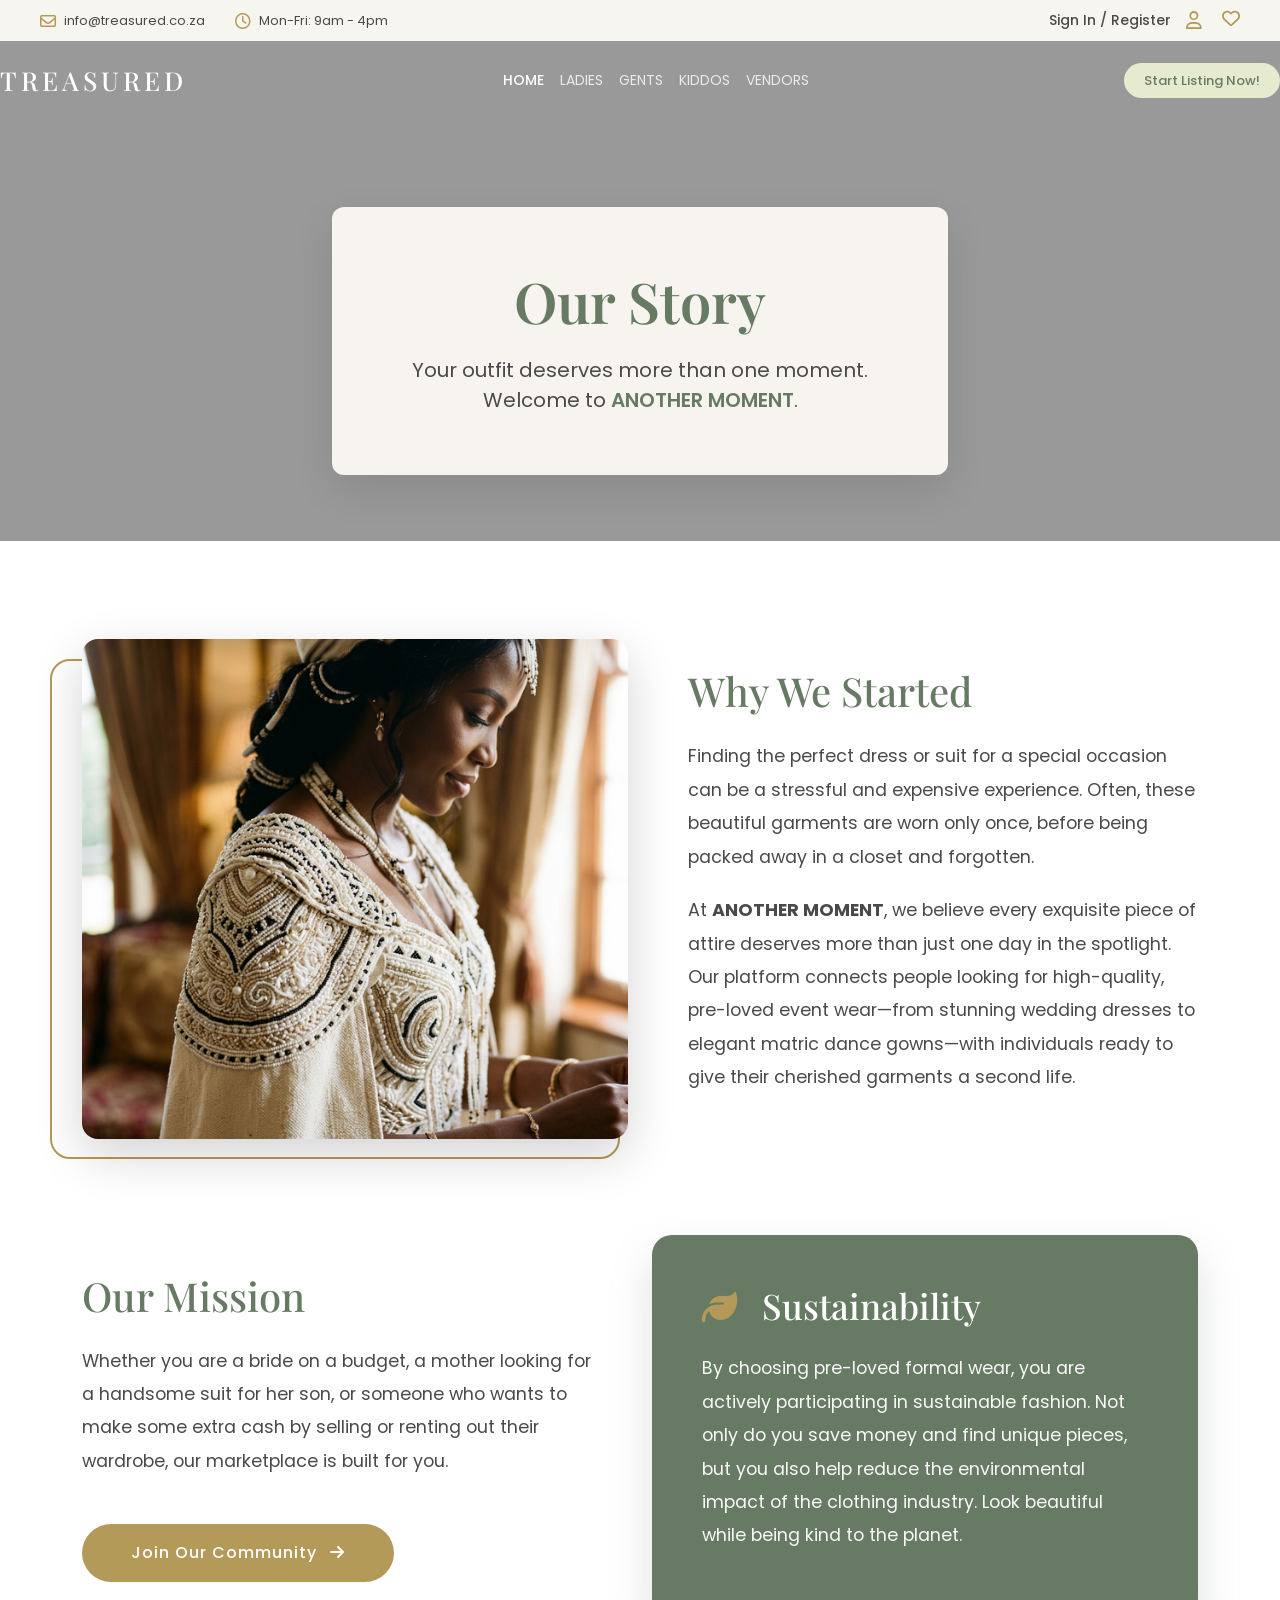
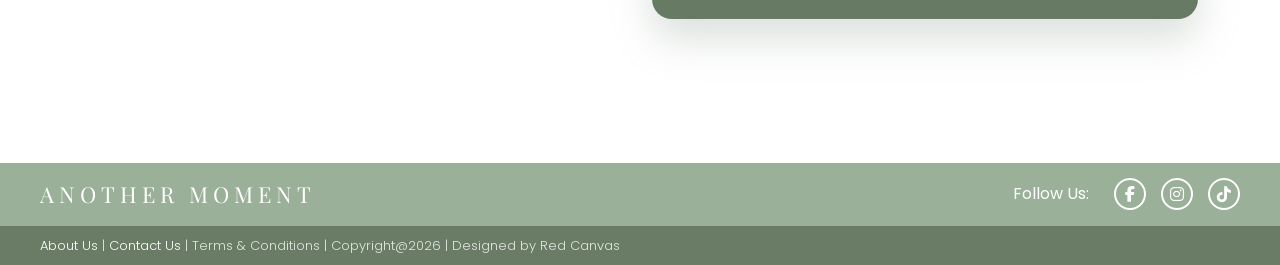
==== about.html @ 3fda518a "Add files via upload" ====
<!DOCTYPE html>
<html lang="en">

<head>
    <meta charset="UTF-8">
    <meta name="viewport" content="width=device-width, initial-scale=1.0">
    <title>Wedding Dresses - ANOTHER MOMENT</title>

    <!-- Fonts -->
    <link rel="preconnect" href="https://fonts.googleapis.com">
    <link rel="preconnect" href="https://fonts.gstatic.com" crossorigin>
    <link
        href="https://fonts.googleapis.com/css2?family=Playfair+Display:wght@400;500;600;700&family=Poppins:wght@300;400;500;600&display=swap"
        rel="stylesheet">

    <!-- Icons -->
    <link rel="stylesheet" href="https://cdnjs.cloudflare.com/ajax/libs/font-awesome/6.4.0/css/all.min.css">

    <!-- Bootstrap CSS -->
    <link href="https://cdn.jsdelivr.net/npm/bootstrap@5.3.3/dist/css/bootstrap.min.css" rel="stylesheet">
    <!-- Styles -->
    <link rel="stylesheet" href="style.css">
    <link rel="icon" href="images/favicon.png" type="image/png">
</head>

<body>
    <!-- Top Bar -->
    <div class="top-bar">
        <div class="top-bar-container">
            <div class="top-bar-left">
                <div class="top-bar-item">
                    <i class="fa-regular fa-envelope"></i>
                    <span>info@treasured.co.za</span>
                </div>
                <div class="top-bar-item">
                    <i class="fa-regular fa-clock"></i>
                    <span>Mon-Fri: 9am - 4pm</span>
                </div>
            </div>
            <div class="top-bar-right">
                <div class="top-bar-item sign-in">
                    <span>Sign In / Register</span>
                    <i class="fa-regular fa-user"></i>
                </div>

                                <div class="top-bar-item notifications-container" id="nav-notifications-bell" style="display: none;">
                    <i class="fa-regular fa-bell notification-bell"></i>
                    <span class="notification-badge" id="nav-notifications-badge">0</span>
                    <div class="notification-dropdown" id="nav-notifications-dropdown">
                        <div class="notification-empty">Loading notifications...</div>
                    </div>
                </div>
<div class="top-bar-item favorites" style="cursor: pointer;" title="Favorites">
                    <a href="favorites.html" class="text-decoration-none text-reset"><i class="fa-regular fa-heart"></i></a>
                </div>
            </div>
        </div>
    </div>

    <div style="position: relative;">
        <!-- Main Navigation -->
        <header class="header position-absolute w-100" style="z-index: 1000; background-color: transparent;">
            <nav class="navbar navbar-expand-lg navbar-dark bg-transparent w-100 py-0">
                <div class="container-fluid header-container px-0">
                    <div class="logo">
                        <a class="navbar-brand m-0 p-0" href="index.html">TREASURED</a>
                    </div>
                    <button class="navbar-toggler border-0 shadow-none" type="button" data-bs-toggle="collapse"
                        data-bs-target="#navMenuContent" aria-controls="navMenuContent" aria-expanded="false"
                        aria-label="Toggle navigation">
                        <span class="navbar-toggler-icon"></span>
                    </button>
                    <div class="collapse navbar-collapse" id="navMenuContent">
                        <ul class="navbar-nav mx-auto mb-3 mb-lg-0 nav-menu justify-content-center gap-3 mt-4 mt-lg-0 text-center">
        <li class="nav-item"><a class="nav-link active p-0" href="index.html">Home</a></li>
        <li class="nav-item dropdown">
            <a class="nav-link dropdown-toggle p-0" href="#" id="ladiesDropdown" role="button" data-bs-toggle="dropdown" aria-expanded="false">Ladies</a>
            <ul class="dropdown-menu" aria-labelledby="ladiesDropdown">
                <li><a class="dropdown-item" href="category.html?type=white-wedding">White Wedding Dress</a></li>
                <li><a class="dropdown-item" href="category.html?type=traditional-wedding">Traditional Wedding Dress</a></li>
                <li><a class="dropdown-item" href="category.html?type=matric-dance">Matric Dance Dress</a></li>
                <li><a class="dropdown-item" href="category.html?type=evening">Evening Dress</a></li>
            </ul>
        </li>
        <li class="nav-item dropdown">
            <a class="nav-link dropdown-toggle p-0" href="#" id="gentsDropdown" role="button" data-bs-toggle="dropdown" aria-expanded="false">Gents</a>
            <ul class="dropdown-menu" aria-labelledby="gentsDropdown">
                <li><a class="dropdown-item" href="category.html?type=tuxedos">Tuxedos</a></li>
                <li><a class="dropdown-item" href="category.html?type=suits">Suits</a></li>
                <li><a class="dropdown-item" href="category.html?type=traditional-attire">Traditional Attire</a></li>
            </ul>
        </li>
        <li class="nav-item dropdown">
            <a class="nav-link dropdown-toggle p-0" href="#" id="kiddosDropdown" role="button" data-bs-toggle="dropdown" aria-expanded="false">Kiddos</a>
            <ul class="dropdown-menu" aria-labelledby="kiddosDropdown">
                <li><a class="dropdown-item" href="category.html?type=boys-formal">Boys Formal Attire</a></li>
                <li><a class="dropdown-item" href="category.html?type=boys-traditional">Boys Traditional Attire</a></li>
                <li><a class="dropdown-item" href="category.html?type=girls-formal">Girl Formal Dresses</a></li>
                <li><a class="dropdown-item" href="category.html?type=girls-traditional">Girls Traditional Dress</a></li>
            </ul>
        </li>
        <li class="nav-item"><a class="nav-link p-0" href="#">Vendors</a></li>
        
    </ul>
                        <div class="header-action mt-3 mt-lg-0 mb-3 mb-lg-0 text-center">
                            <a href="register.html" class="btn-list-attire text-decoration-none d-inline-block">Start Listing Now!</a>
                        </div>
                    </div>
                </div>
            </nav>
        </header>



    <main class="about-us-layout">
        <!-- Hero Section -->
        <section class="about-hero text-center position-relative" style="background-image: linear-gradient(rgba(0, 0, 0, 0.4), rgba(0, 0, 0, 0.4)), url('images/about-us.png'); background-size: cover; background-position: center; background-attachment: fixed; min-height: 500px; display: flex; align-items: center; justify-content: center; padding-top: 100px;">
            <div style="background-color: rgba(252, 249, 245, 0.95); padding: 60px 80px; max-width: 900px; border-radius: 12px; box-shadow: 0 15px 40px rgba(0,0,0,0.1); transition: transform 0.3s ease;">
                <h1 style="font-family: 'Playfair Display', serif; color: var(--sage-green); font-size: 3.5rem; margin-bottom: 20px; font-weight: 600;">Our Story</h1>
                <p style="font-family: 'Poppins', sans-serif; font-size: 1.25rem; color: var(--dark-grey); margin-bottom: 0;">Your outfit deserves more than one moment.<br>Welcome to <span style="color: var(--sage-green); font-weight: 600;">ANOTHER MOMENT</span>.</p>
            </div>
        </section>

        <!-- Content Section -->
        <section class="container py-5" style="margin-top: 50px;">
            <div class="row align-items-center mb-5 pb-4">
                <div class="col-md-6 mb-4 mb-md-0 position-relative">
                    <div style="position: absolute; top: 20px; left: -20px; width: 100%; height: 100%; border: 2px solid var(--gold); border-radius: 20px; z-index: -1;"></div>
                    <img src="images/intro.png" class="img-fluid rounded-4 shadow-lg w-100" style="object-fit: cover; height: 500px;" alt="Another Moment Boutique">
                </div>
                <div class="col-md-6 ps-md-5">
                    <h2 style="font-family: 'Playfair Display', serif; color: var(--sage-green); font-size: 2.5rem; margin-bottom: 25px;">Why We Started</h2>
                    <p style="font-family: 'Poppins', sans-serif; color: var(--dark-grey); line-height: 1.9; font-size: 1.1rem; margin-bottom: 20px;">
                        Finding the perfect dress or suit for a special occasion can be a stressful and expensive experience. Often, these beautiful garments are worn only once, before being packed away in a closet and forgotten. 
                    </p>
                    <p style="font-family: 'Poppins', sans-serif; color: var(--dark-grey); line-height: 1.9; font-size: 1.1rem;">
                        At <strong>ANOTHER MOMENT</strong>, we believe every exquisite piece of attire deserves more than just one day in the spotlight. Our platform connects people looking for high-quality, pre-loved event wear—from stunning wedding dresses to elegant matric dance gowns—with individuals ready to give their cherished garments a second life.
                    </p>
                </div>
            </div>

            <div class="row align-items-center flex-md-row-reverse mb-5 pt-4 pb-5">
                <div class="col-md-6 mb-4 mb-md-0">
                    <div style="background-color: var(--sage-green); padding: 50px; border-radius: 20px; color: white; box-shadow: 0 20px 40px rgba(135, 155, 140, 0.3);">
                        <h3 style="font-family: 'Playfair Display', serif; font-size: 2.2rem; margin-bottom: 25px;"><i class="fa-solid fa-leaf me-3" style="color: var(--gold);"></i> Sustainability</h3>
                        <p style="font-family: 'Poppins', sans-serif; line-height: 1.9; font-size: 1.1rem; opacity: 0.95;">
                            By choosing pre-loved formal wear, you are actively participating in sustainable fashion. Not only do you save money and find unique pieces, but you also help reduce the environmental impact of the clothing industry. Look beautiful while being kind to the planet.
                        </p>
                    </div>
                </div>
                <div class="col-md-6 pe-md-5">
                    <h2 style="font-family: 'Playfair Display', serif; color: var(--sage-green); font-size: 2.5rem; margin-bottom: 25px;">Our Mission</h2>
                    <p style="font-family: 'Poppins', sans-serif; color: var(--dark-grey); line-height: 1.9; font-size: 1.1rem; margin-bottom: 30px;">
                        Whether you are a bride on a budget, a mother looking for a handsome suit for her son, or someone who wants to make some extra cash by selling or renting out their wardrobe, our marketplace is built for you.
                    </p>
                    <a href="register.html" class="btn text-white px-5 py-3 mt-3 rounded-pill" style="background-color: var(--gold); font-weight: 500; letter-spacing: 1px; font-family: 'Poppins', sans-serif; transition: all 0.3s ease;" onmouseover="this.style.transform='translateY(-3px)'; this.style.boxShadow='0 10px 20px rgba(0,0,0,0.1)';" onmouseout="this.style.transform='translateY(0)'; this.style.boxShadow='none';">Join Our Community <i class="fa-solid fa-arrow-right ms-2"></i></a>
                </div>
            </div>
        </section>
    </main>

    <!-- Footer -->
    <footer class="footer">
        <div class="footer-top">
            <div class="footer-top-container">
                <div class="footer-logo">ANOTHER MOMENT</div>
                <div class="footer-socials">
                    <span class="follow-text">Follow Us:</span>
                    <a href="#" class="social-icon"><i class="fa-brands fa-facebook-f"></i></a>
                    <a href="#" class="social-icon"><i class="fa-brands fa-instagram"></i></a>
                    <a href="#" class="social-icon"><i class="fa-brands fa-tiktok"></i></a>
                </div>
            </div>
        </div>
        <div class="footer-bottom">
            <div class="footer-bottom-container">
                <p><a href="about.html" style="color: white; text-decoration: none;">About Us</a> | <a href="contact.html" style="color: white; text-decoration: none;">Contact Us</a> | Terms & Conditions | Copyright@2026 | Designed by Red Canvas</p>
            </div>
        </div>
    </footer>

    <!-- Bootstrap JS Bundle -->
    <script src="https://cdn.jsdelivr.net/npm/bootstrap@5.3.3/dist/js/bootstrap.bundle.min.js"></script>
    <script src="frontend-api.js?v=15"></script>
</body>

</html>
---- style.css ----
/* Base Styles */
* {
    margin: 0;
    padding: 0;
    box-sizing: border-box;
}

body {
    font-family: 'Poppins', sans-serif;
    color: #333;
    line-height: 1.5;
    background-color: #ffffff;
    display: flex;
    flex-direction: column;
    min-height: 100vh;
}

main {
    flex: 1;
}

a {
    text-decoration: none;
}

/* Colors */
:root {
    --sage-green: #677b64;
    --sage-green-light: #778b74;
    --cream: #f6f5f0;
    --gold: #b39a58;
    --dark-grey: #4a4a4a;
    --light-grey: #8a8a8a;
    --white: #ffffff;
    --cream-btn: #e6eacf;
}

/* Typography */
h1,
h2,
.logo {
    font-family: 'Playfair Display', serif;
}

/* Top Bar */
.top-bar {
    background-color: var(--cream);
    padding: 10px 0;
    font-size: 13px;
    color: var(--dark-grey);
}

.top-bar-container {
    max-width: 1400px;
    margin: 0 auto;
    padding: 0 40px;
    display: flex;
    justify-content: space-between;
    align-items: center;
}

.top-bar-left,
.top-bar-right {
    display: flex;
    align-items: center;
    gap: 30px;
}

.top-bar-item {
    display: flex;
    align-items: center;
    gap: 8px;
}

.top-bar-item i {
    color: var(--gold);
    font-size: 16px;
}

.top-bar .sign-in span {
    margin-right: 5px;
    font-weight: 500;
}

/* Main Navigation */
.header {
    background-color: var(--sage-green);
    color: var(--white);
    padding: 20px 0;
}

.header-container {
    max-width: 1400px;
    margin: 0 auto;
    padding: 0 40px;
    display: flex;
    justify-content: space-between;
    align-items: center;
}

.logo a {
    color: var(--white);
    font-size: 26px;
    letter-spacing: 4px;
    font-weight: 500;
}

.nav-menu ul {
    display: flex;
    list-style: none;
    gap: 25px;
}

.nav-menu a {
    color: rgba(255, 255, 255, 0.8);
    font-size: 14px;
    font-weight: 400;
    text-transform: uppercase;
    transition: color 0.3s;
}

.nav-menu a:hover,
.nav-menu a.active {
    color: var(--white);
    font-weight: 500;
}

.btn-list-attire {
    background-color: var(--cream-btn);
    color: var(--sage-green);
    padding: 8px 20px;
    border-radius: 20px;
    font-size: 13px;
    font-weight: 500;
    transition: background-color 0.3s, transform 0.2s;
}

.btn-list-attire:hover {
    background-color: #d1d8b2;
    transform: translateY(-1px);
}

/* Hero Section */
.hero {
    position: relative;
    height: 700px;
    max-height: 80vh;
    display: flex;
    align-items: center;
    justify-content: center;
    text-align: center;
    overflow: hidden;
}

.hero::before {
    content: '';
    position: absolute;
    top: 0;
    left: 0;
    width: 100%;
    height: 100%;
    background-image: url('images/hero.png');
    background-size: cover;
    background-position: center;
    background-repeat: no-repeat;
    z-index: -2;
}

.hero-overlay {
    position: absolute;
    top: 0;
    left: 0;
    width: 100%;
    height: 100%;
    background-color: rgba(0, 0, 0, 0.4);
    z-index: -1;
}

.hero-content {
    color: var(--white);
    max-width: 800px;
    padding: 0 20px;
    z-index: 1;
}

.hero-content h1 {
    font-size: 48px;
    font-weight: 600;
    margin-bottom: 20px;
    letter-spacing: 1px;
}

.hero-content p {
    font-size: 18px;
    font-weight: 300;
    margin-bottom: 40px;
    line-height: 1.6;
    color: rgba(255, 255, 255, 0.9);
}

.hero-buttons {
    display: flex;
    justify-content: center;
    gap: 20px;
}

.btn-outline-white {
    border: 1px solid rgba(255, 255, 255, 0.6);
    background-color: rgba(255, 255, 255, 0.1);
    backdrop-filter: blur(2px);
    color: var(--white);
    padding: 12px 30px;
    border-radius: 30px;
    font-size: 15px;
    font-weight: 400;
    transition: all 0.3s;
}

.btn-outline-white:hover {
    background-color: var(--white);
    color: var(--dark-grey);
}

/* Intro Section */
.intro {
    padding: 100px 0;
    background-color: var(--white);
}

.intro-container {
    max-width: 1200px;
    margin: 0 auto;
    padding: 0 40px;
    display: flex;
    align-items: center;
    gap: 60px;
}

.intro-image-wrapper {
    flex: 1;
}

.intro-image {
    width: 100%;
    height: auto;
    border-radius: 40px;
    box-shadow: 0 10px 30px rgba(0, 0, 0, 0.05);
    object-fit: cover;
}

.intro-text {
    flex: 1;
    padding-right: 20px;
}

.intro-text h2 {
    font-size: 48px;
    color: var(--sage-green);
    margin-bottom: 15px;
}

.heading-line {
    width: 60px;
    height: 3px;
    background-color: var(--gold);
    margin-bottom: 30px;
}

.intro-text p {
    font-size: 18px;
    color: var(--light-grey);
    line-height: 1.7;
    margin-bottom: 40px;
}

.intro-buttons {
    display: flex;
    gap: 20px;
}

.btn-outline-gold {
    border: 1px solid var(--gold);
    color: var(--gold);
    padding: 12px 30px;
    border-radius: 30px;
    font-size: 15px;
    font-weight: 500;
    transition: all 0.3s;
}

.btn-outline-gold:hover {
    background-color: var(--gold);
    color: var(--white);
}

/* Responsive adjustment */
@media (max-width: 1024px) {
    .intro-container {
        flex-direction: column;
    }

    .intro-text {
        padding-right: 0;
        margin-top: 40px;
        text-align: center;
    }

    .heading-line {
        margin: 0 auto 30px auto;
    }

    .intro-buttons {
        justify-content: center;
    }

}

/* Utilities */
.center-line {
    margin: 0 auto 30px auto;
}

.line-light {
    background-color: #dfdbcb !important;
}

/* Who We Are Section */
.who-we-are {
    background-color: #9cb19a;
    padding: 80px 0;
    text-align: center;
    color: var(--white);
}

.who-we-are h2 {
    font-size: 42px;
    margin-bottom: 20px;
}

.who-we-are-container {
    max-width: 1000px;
    margin: 0 auto;
    padding: 0 40px;
}

.who-we-are p {
    font-size: 17px;
    line-height: 1.8;
    margin-bottom: 25px;
    font-weight: 400;
}

.who-we-are p:last-child {
    margin-bottom: 0;
}

/* Capabilities Section */
.capabilities {
    padding: 100px 0;
    background-color: var(--white);
    text-align: center;
}

.capabilities-container {
    max-width: 1200px;
    margin: 0 auto;
    padding: 0 40px;
}

.capabilities h2 {
    font-size: 42px;
    color: var(--sage-green);
    margin-bottom: 20px;
}

.cards-grid {
    display: grid;
    grid-template-columns: repeat(3, 1fr);
    gap: 30px;
    margin-top: 50px;
}

.card {
    background-color: var(--white);
    border: 1px solid #e5e5e5;
    border-radius: 8px;
    padding: 50px 30px;
    display: flex;
    flex-direction: column;
    align-items: center;
    text-align: center;
    transition: all 0.3s ease;
}

.card.active,
.card:hover {
    background-color: var(--sage-green);
    border-color: var(--sage-green);
    color: var(--white);
}

.card-icon {
    width: 100px;
    height: 100px;
    border-radius: 50%;
    margin-bottom: 25px;
    overflow: hidden;
    background-color: #f5f5f5;
    border: 3px solid #e5e5e5;
    display: flex;
    align-items: center;
    justify-content: center;
    transition: transform 0.3s ease, border-color 0.3s ease;
}

.card-icon img {
    width: 100%;
    height: 100%;
    object-fit: cover;
}

.card:hover .card-icon {
    transform: scale(1.1);
    border-color: var(--gold);
}

.card.active .card-icon {
    border-color: var(--white);
}

.grey-circle {
    background-color: #c8ccc8;
}

.white-ring {
    background-color: transparent;
    border: 16px solid var(--cream);
}

.card h3 {
    font-family: 'Playfair Display', serif;
    font-size: 24px;
    color: var(--sage-green);
    margin-bottom: 15px;
}

.card.active h3,
.card:hover h3 {
    color: var(--white);
}

.card p {
    font-size: 15px;
    color: var(--light-grey);
    margin-bottom: 30px;
    line-height: 1.6;
    flex-grow: 1;
}

.card.active p,
.card:hover p {
    color: rgba(255, 255, 255, 0.9);
}

.card .btn-outline-gold,
.card .btn-outline-white {
    display: inline-block;
}

.card:hover .btn-outline-gold,
.card.active .btn-outline-gold {
    border-color: rgba(255, 255, 255, 0.8);
    color: var(--white);
}

.card:hover .btn-outline-gold:hover,
.card.active .btn-outline-gold:hover {
    background-color: var(--white);
    color: var(--sage-green);
    border-color: var(--white);
}

/* Adjust responsive for new grid */
@media (max-width: 1024px) {
    .cards-grid {
        grid-template-columns: repeat(2, 1fr);
    }
}

@media (max-width: 768px) {
    .cards-grid {
        grid-template-columns: 1fr;
    }
}

/* Process Section */
.process {
    padding: 100px 0;
    background-color: var(--cream);
    text-align: center;
}

.process h2 {
    font-size: 42px;
    color: var(--sage-green);
    margin-bottom: 20px;
}

.process-buttons {
    display: flex;
    justify-content: center;
    gap: 20px;
    margin-bottom: 80px;
}

.process-buttons .btn-outline-gold {
    padding: 10px 40px;
    background-color: var(--white);
}

.timeline {
    position: relative;
    max-width: 1100px;
    margin: 0 auto;
    padding: 20px 0;
}

.timeline-line {
    position: absolute;
    top: 50%;
    left: 0;
    right: 0;
    height: 8px;
    background-color: #dfdbcb;
    transform: translateY(-50%);
    border-radius: 4px;
    z-index: 1;
}

.timeline-nodes {
    display: flex;
    justify-content: space-between;
    position: relative;
    z-index: 2;
}

.node {
    display: flex;
    flex-direction: column;
    align-items: center;
    width: 200px;
    position: relative;
}

.node-dot {
    width: 24px;
    height: 24px;
    background-color: var(--gold);
    border-radius: 50%;
    margin: 15px 0;
    border: 4px solid var(--cream);
    box-shadow: 0 0 0 2px var(--cream);
    z-index: 3;
}

.node-top,
.node-bottom {
    height: 180px;
    display: flex;
    justify-content: center;
    width: 100%;
}

.node-top {
    align-items: flex-end;
}

.node-bottom {
    align-items: flex-start;
}

/* Process Tooltip Steps */
.process-step {
    width: 180px;
    height: 160px;
    position: relative;
    border-radius: 8px;
    box-shadow: 0 10px 25px rgba(0, 0, 0, 0.1);
    display: flex;
    flex-direction: column;
}

.process-step::after {
    content: '';
    position: absolute;
    left: 50%;
    transform: translateX(-50%);
    border: 12px solid transparent;
}

.process-up {
    margin-bottom: 30px;
}

.process-up::after {
    bottom: -24px;
    border-top-color: var(--sage-green);
}

.process-down {
    margin-top: 30px;
}

.process-down::after {
    top: -24px;
    border-bottom-color: var(--sage-green);
}

.process-title,
.process-body {
    padding: 15px;
    text-align: center;
}

.process-up .process-title {
    background-color: var(--white);
    color: var(--sage-green);
    font-size: 26px;
    font-family: 'Playfair Display', serif;
    border-top-left-radius: 8px;
    border-top-right-radius: 8px;
}

.process-up .process-body {
    background-color: var(--sage-green);
    color: var(--white);
    font-size: 11px;
    line-height: 1.4;
    border-bottom-left-radius: 8px;
    border-bottom-right-radius: 8px;
    flex-grow: 1;
    display: flex;
    align-items: center;
    justify-content: center;
}

.process-down .process-body {
    background-color: var(--sage-green);
    color: var(--white);
    font-size: 11px;
    line-height: 1.4;
    border-top-left-radius: 8px;
    border-top-right-radius: 8px;
    flex-grow: 1;
    display: flex;
    align-items: center;
    justify-content: center;
}

.process-down .process-title {
    background-color: var(--white);
    color: var(--sage-green);
    font-size: 26px;
    font-family: 'Playfair Display', serif;
    border-bottom-left-radius: 8px;
    border-bottom-right-radius: 8px;
}

/* Icon Circle */
.icon-circle {
    width: 70px;
    height: 70px;
    background-color: var(--white);
    border-radius: 50%;
    display: flex;
    align-items: center;
    justify-content: center;
    font-size: 24px;
    color: var(--sage-green);
    box-shadow: 0 0 0 15px #e5e0cd;
}

.node-alt .node-dot {
    margin: 20px 0;
}

.node-top .icon-circle {
    margin-bottom: 30px;
}

.node-bottom .icon-circle {
    margin-top: 30px;
}

/* Recent Outfits Section */
.recent-outfits {
    padding: 100px 0;
    text-align: center;
    background-color: var(--white);
}

.recent-outfits h2 {
    font-size: 42px;
    color: var(--sage-green);
    margin-bottom: 20px;
}

.recent-container {
    max-width: 1400px;
    margin: 0 auto;
    padding: 0 40px;
}

.carousel-wrapper {
    display: flex;
    align-items: center;
    justify-content: center;
    gap: 30px;
    margin-top: 50px;
}

.carousel-btn {
    width: 44px;
    height: 44px;
    border-radius: 50%;
    border: 1px solid var(--gold);
    background-color: transparent;
    color: var(--gold);
    cursor: pointer;
    font-size: 18px;
    display: flex;
    align-items: center;
    justify-content: center;
    transition: all 0.3s;
    flex-shrink: 0;
}

.carousel-btn:hover {
    background-color: var(--gold);
    color: var(--white);
}

.outfits-grid {
    display: flex;
    gap: 30px;
    width: 100%;
    transition: transform 0.4s ease-in-out;
}

.outfit-card {
    flex: 0 0 210px;
    max-width: 210px;
    background-color: var(--white);
    border-radius: 12px;
    overflow: hidden;
    box-shadow: 0 10px 30px rgba(0, 0, 0, 0.06);
    text-align: center;
    border: 1px solid #f0f0f0;
}

.outfit-image-container {
    position: relative;
    display: flex;
    justify-content: center;
    align-items: center;
    padding: 10px 10px 0;
    height: 150px;
    overflow: hidden;
}

.outfit-image-container img {
    max-width: 140px;
    max-height: 140px;
    width: auto !important;
    height: auto !important;
    object-fit: contain;
    display: block;
}

.img-nav-btn {
    position: absolute;
    top: 50%;
    transform: translateY(-50%);
    background: transparent;
    border: none;
    color: var(--white);
    font-size: 24px;
    cursor: pointer;
    opacity: 0.8;
}

.img-nav-btn:hover {
    opacity: 1;
}

.img-prev {
    left: 15px;
}

.img-next {
    right: 15px;
}

.outfit-details {
    padding: 10px 15px 15px;
    display: flex;
    flex-direction: column;
    align-items: center;
}

.outfit-desc {
    display: none;
}

.outfit-price {
    font-family: 'Playfair Display', serif;
    font-size: 22px;
    color: var(--sage-green);
    margin-bottom: 10px;
    font-weight: 600;
}

.outfit-details .btn-outline-gold {
    display: block;
    width: 60%;
    padding: 10px 0;
}

.pagination-dots {
    display: flex;
    justify-content: center;
    gap: 15px;
    margin-top: 40px;
}

.dark-btn {
    width: 44px;
    height: 44px;
    border-radius: 8px;
    background-color: #3f4244;
    color: var(--white);
    border: none;
    cursor: pointer;
    font-size: 18px;
    display: flex;
    align-items: center;
    justify-content: center;
    box-shadow: 0 4px 10px rgba(0, 0, 0, 0.1);
}

@media (max-width: 1024px) {
    .outfit-card {
        flex: 0 0 calc(50% - 15px);
    }

    .timeline-nodes {
        flex-direction: column;
        align-items: center;
        gap: 50px;
    }

    .timeline-line {
        display: none;
    }

    .node-top,
    .node-bottom {
        height: auto;
    }
}

@media (max-width: 768px) {
    .outfit-card {
        flex: 0 0 100%;
    }
}

/* Footer Section */
.footer {
    width: 100%;
}

.footer-top {
    background-color: #9ab098;
    padding: 30px 0;
}

.footer-top-container {
    max-width: 1400px;
    margin: 0 auto;
    padding: 0 40px;
    display: flex;
    justify-content: space-between;
    align-items: center;
}

.footer-logo {
    font-family: 'Playfair Display', serif;
    font-size: 28px;
    color: var(--white);
    letter-spacing: 5px;
}

.footer-socials {
    display: flex;
    align-items: center;
    gap: 15px;
}

.follow-text {
    color: var(--white);
    font-size: 16px;
    margin-right: 10px;
}

.social-icon {
    width: 40px;
    height: 40px;
    border: 2px solid var(--white);
    border-radius: 50%;
    display: flex;
    align-items: center;
    justify-content: center;
    color: var(--white);
    font-size: 18px;
    transition: all 0.3s ease;
    text-decoration: none;
}

.social-icon:hover {
    background-color: var(--white);
    color: #9ab098;
}

.footer-bottom {
    background-color: #6a7c66;
    padding: 15px 0;
}

.footer-bottom-container {
    max-width: 1400px;
    margin: 0 auto;
    padding: 0 40px;
}

.footer-bottom p {
    color: #e2e8e0;
    font-size: 13px;
    margin: 0;
    font-weight: 300;
}

@media (max-width: 768px) {

    /* Top Bar */
    .top-bar-container {
        flex-direction: column;
        gap: 10px;
        padding: 10px 20px;
    }

    .top-bar-left,
    .top-bar-right {
        gap: 15px;
        flex-wrap: wrap;
        justify-content: center;
    }

    /* Header */
    .header-container {
        padding: 0 20px;
    }

    .logo a {
        font-size: 20px;
    }

    .btn-list-attire {
        padding: 6px 15px;
        font-size: 12px;
    }

    /* Hero */
    .hero {
        height: auto;
        padding: 100px 0;
    }

    .hero-content {
        padding-top: 80px;
    }

    .hero-content h1 {
        font-size: 36px;
    }

    .hero-content p {
        font-size: 16px;
        margin-bottom: 30px;
    }

    .hero-buttons {
        flex-direction: column;
        gap: 15px;
        align-items: center;
    }

    .btn-outline-white {
        width: 100%;
        max-width: 300px;
    }

    /* Global Padding */
    .intro,
    .who-we-are,
    .capabilities,
    .process,
    .recent-outfits {
        padding: 60px 0;
    }

    .intro-container,
    .who-we-are-container,
    .capabilities-container,
    .process-container,
    .recent-container,
    .footer-top-container,
    .footer-bottom-container {
        padding: 0 20px;
    }

    /* Headings */
    .intro-text h2,
    .who-we-are h2,
    .capabilities h2,
    .process h2,
    .recent-outfits h2 {
        font-size: 32px;
    }

    /* Process buttons */
    .process-buttons {
        flex-direction: column;
        align-items: center;
        gap: 15px;
        margin-bottom: 40px;
    }

    .process-buttons .btn-outline-gold {
        width: 100%;
        max-width: 300px;
    }

    /* Process Tooltips */
    .process-up,
    .process-down {
        margin: 15px 0;
    }

    .process-step::after {
        display: none;
    }

    .node-alt .node-dot {
        margin: 15px 0;
    }

    .node-top .icon-circle {
        margin-bottom: 15px;
    }

    .node-bottom .icon-circle {
        margin-top: 15px;
    }

    /* Carousel Reposition */
    .carousel-wrapper {
        flex-direction: row;
        flex-wrap: wrap;
        justify-content: center;
    }

    .carousel-viewport {
        order: 1;
        width: 100%;
        margin-bottom: 20px;
    }

    .carousel-btn {
        position: relative;
    }

    .prev-btn {
        order: 2;
        margin-right: 15px;
    }

    .next-btn {
        order: 3;
        margin-left: 15px;
    }

    .outfits-grid {
        gap: 40px;
    }

    .footer-top-container {
        flex-direction: column;
        gap: 20px;
        text-align: center;
    }

    .footer-bottom-container {
        text-align: center;
    }
}

/* Product Details Page */
.product-details-page {
    padding: 60px 0;
    background-color: var(--white);
}

.product-details-container {
    max-width: 1200px;
    margin: 0 auto;
    padding: 0 40px;
    display: flex;
    gap: 30px;
    align-items: flex-start;
}

.product-gallery {
    flex: 0 0 42%;
    max-width: 42%;
    display: flex;
    flex-direction: column;
    gap: 10px;
}

.main-image {
    position: relative;
    width: 100%;
    border-radius: 12px;
    overflow: hidden;
    height: 240px;
}

.main-image img {
    width: 100%;
    height: 100%;
    object-fit: contain;
}

.zoom-btn {
    position: absolute;
    top: 25px;
    right: 25px;
    background: transparent;
    border: none;
    color: var(--white);
    font-size: 26px;
    cursor: pointer;
    text-shadow: 0 2px 5px rgba(0, 0, 0, 0.4);
    transition: transform 0.3s;
}

.zoom-btn:hover {
    transform: scale(1.1);
}

.thumbnail-list {
    display: flex;
    gap: 15px;
}

.thumbnail-list img {
    flex: 1;
    height: 70px;
    object-fit: contain;
    border-radius: 8px;
    cursor: pointer;
    border: 2px solid transparent;
    transition: opacity 0.3s;
}

.thumbnail-list img:hover {
    opacity: 0.8;
}

.product-info-panel {
    flex: 1;
    min-width: 0;
    padding-top: 10px;
}

.badge-preloved {
    background-color: var(--gold);
    color: var(--white);
    padding: 8px 30px;
    border-radius: 30px;
    font-size: 15px;
    display: inline-block;
    margin-bottom: 30px;
}

.seller-meta {
    display: flex;
    gap: 50px;
    margin-bottom: 35px;
}

.meta-item {
    display: flex;
    align-items: center;
    gap: 15px;
}

.meta-item i {
    font-size: 26px;
    color: var(--gold);
}

.meta-text {
    display: flex;
    flex-direction: column;
}

.meta-label {
    font-size: 13px;
    color: var(--dark-grey);
    font-weight: 600;
}

.meta-value {
    font-size: 15px;
    color: var(--light-grey);
}

.product-title {
    font-family: 'Playfair Display', serif;
    font-size: 28px;
    color: var(--sage-green);
    margin-bottom: 20px;
    line-height: 1.2;
}

.price-section {
    display: flex;
    gap: 60px;
    margin-bottom: 25px;
}

.price-item {
    display: flex;
    flex-direction: column;
}

.price-label {
    font-size: 14px;
    color: var(--dark-grey);
    font-weight: 600;
    margin-bottom: 5px;
}

.current-price {
    font-family: 'Poppins', sans-serif;
    font-size: 28px;
    font-weight: 600;
    color: var(--sage-green);
}

.original-price {
    font-family: 'Poppins', sans-serif;
    font-size: 28px;
    color: #c9c9c9;
}

.size-section {
    display: flex;
    flex-direction: column;
    margin-bottom: 20px;
}

.size-label {
    font-size: 14px;
    color: var(--dark-grey);
    font-weight: 600;
    margin-bottom: 5px;
}

.size-value {
    font-size: 18px;
    color: var(--light-grey);
}

.size-chart-link {
    color: var(--dark-grey);
    font-size: 15px;
    font-weight: 600;
    display: flex;
    align-items: center;
    gap: 10px;
    margin-bottom: 40px;
    text-decoration: none;
    transition: color 0.3s;
}

.size-chart-link img {
    height: 20px;
    width: auto;
}

.size-chart-link:hover {
    color: var(--gold);
}

.product-description {
    margin-bottom: 50px;
}

.product-description h3 {
    font-size: 15px;
    color: var(--dark-grey);
    font-weight: 600;
    margin-bottom: 15px;
}

.product-description p {
    font-size: 17px;
    color: var(--light-grey);
    line-height: 1.8;
}

.contact-seller-section h2 {
    font-size: 36px;
    color: var(--sage-green);
    margin-bottom: 30px;
    font-family: 'Playfair Display', serif;
}

.contact-seller-form .form-group {
    margin-bottom: 25px;
}

.border-bottom-only input,
.border-bottom-only textarea {
    width: 100%;
    border: none;
    border-bottom: 1px solid #e5e5e5;
    padding: 12px 0;
    font-size: 15px;
    color: var(--dark-grey);
    background: transparent;
    font-family: 'Poppins', sans-serif;
}

.border-bottom-only input:focus,
.border-bottom-only textarea:focus {
    outline: none;
    border-bottom-color: var(--sage-green);
}

.border-bottom-only input::placeholder,
.border-bottom-only textarea::placeholder {
    color: var(--dark-grey);
}

.contact-seller-form .btn-outline-gold {
    margin-top: 30px;
    width: auto;
    display: inline-block;
    padding: 12px 50px;
    font-size: 16px;
    border: 1px solid var(--gold);
    color: var(--gold);
    background: transparent;
    border-radius: 30px;
    transition: all 0.3s;
}

.contact-seller-form .btn-outline-gold:hover {
    background-color: var(--gold);
    color: var(--white);
}

@media (max-width: 1024px) {
    .product-details-container {
        flex-direction: column;
    }

    .main-image {
        height: 500px;
    }

    .product-info-panel {
        padding-top: 30px;
    }
}

@media (max-width: 768px) {
    .seller-meta {
        flex-direction: column;
        gap: 20px;
    }

    .price-section {
        flex-direction: column;
        gap: 20px;
    }

    .main-image {
        height: 400px;
    }

    .thumbnail-list img {
        height: 80px;
    }
}

/* Category Page Layout */
.category-layout {
    display: flex;
    width: 100%;
    margin: 60px 0;
    padding: 0 40px;
    gap: 50px;
    align-items: flex-start;
}

/* Sidebar */
.category-layout .sidebar {
    width: 280px;
    flex-shrink: 0;
    position: sticky;
    top: 100px;
    max-height: calc(100vh - 120px);
    overflow-y: auto;
}
.category-layout .sidebar::-webkit-scrollbar {
    width: 6px;
}
.category-layout .sidebar::-webkit-scrollbar-thumb {
    background: #d4dcd5;
    border-radius: 10px;
}

.btn-filter {
    width: 100%;
    background-color: #9ab098;
    color: var(--white);
    border: none;
    padding: 16px;
    border-radius: 8px;
    font-weight: 600;
    margin-bottom: 40px;
    font-size: 15px;
}

.sidebar h3 {
    font-family: 'Playfair Display', serif;
    font-size: 32px;
    color: var(--sage-green);
    margin-bottom: 25px;
}

.sidebar-heading-line {
    width: 80px;
    height: 3px;
    background-color: var(--gold);
    margin-bottom: 35px;
}

.filter-group {
    margin-bottom: 35px;
}

.filter-group h4 {
    font-size: 15px;
    font-weight: 700;
    color: var(--dark-grey);
    margin-bottom: 18px;
}

.filter-option {
    display: flex;
    align-items: center;
    gap: 12px;
    margin-bottom: 15px;
}

.filter-option input[type="checkbox"] {
    width: 20px;
    height: 20px;
    border: 1px solid #ccc;
    border-radius: 4px;
    appearance: none;
    outline: none;
    cursor: pointer;
    background: transparent;
}

.filter-option input[type="checkbox"]:checked {
    background-color: var(--sage-green);
    border-color: var(--sage-green);
    position: relative;
}

.filter-option input[type="checkbox"]:checked::after {
    content: '\f00c';
    font-family: 'Font Awesome 6 Free';
    font-weight: 900;
    color: white;
    font-size: 12px;
    position: absolute;
    top: 50%;
    left: 50%;
    transform: translate(-50%, -50%);
}

.filter-option label {
    font-size: 15px;
    color: var(--dark-grey);
    cursor: pointer;
}

.btn-search {
    width: 100%;
    background-color: transparent;
    border: 1px solid var(--gold);
    color: var(--gold);
    padding: 12px;
    border-radius: 30px;
    font-size: 16px;
    transition: all 0.3s;
    margin-top: 10px;
}

.btn-search:hover {
    background-color: var(--gold);
    color: var(--white);
}

/* Category Grid Container */
.products-grid-container {
    flex: 1;
}

.products-grid {
    display: grid;
    grid-template-columns: repeat(auto-fill, minmax(210px, 1fr));
    gap: 20px;
}

.category-card {
    background-color: var(--white);
    border-radius: 12px;
    overflow: hidden;
    box-shadow: 0 10px 30px rgba(0, 0, 0, 0.06);
    text-align: center;
    border: 1px solid #f0f0f0;
    display: flex;
    flex-direction: column;
}

.category-card .outfit-image-container {
    height: 150px;
    overflow: hidden;
}

.category-card .outfit-desc {
    padding: 0 10px;
    font-size: 13px;
    display: none;
}

/* Dropdown Menu for Header */
.dropdown-menu {
    border: none;
    border-radius: 8px;
    box-shadow: 0 10px 30px rgba(0, 0, 0, 0.1);
    padding: 15px;
    margin-top: 15px;
    background-color: rgba(255, 255, 255, 0.95);
    backdrop-filter: blur(10px);
    display: none;
}

.dropdown-menu.show {
    display: flex !important;
    flex-direction: column;
    gap: 0 !important;
    min-width: 250px;
}

.dropdown-item {
    font-size: 13px;
    color: var(--dark-grey) !important;
    padding: 8px 15px;
    border-bottom: 1px solid #eee;
    transition: all 0.3s;
    text-transform: none !important;
}

.dropdown-item:last-child {
    border-bottom: none;
}

.dropdown-item:hover {
    background-color: transparent;
    color: var(--sage-green) !important;
    padding-left: 20px;
}

/* Pagination */
.pagination-wrapper {
    display: flex;
    align-items: center;
    justify-content: center;
    gap: 15px;
    margin-top: 60px;
}

.page-nav-btn {
    width: 44px;
    height: 44px;
    border-radius: 50%;
    border: 1px solid var(--gold);
    background-color: transparent;
    color: var(--gold);
    display: flex;
    align-items: center;
    justify-content: center;
    font-size: 18px;
    cursor: pointer;
    transition: all 0.3s;
}

.page-nav-btn:hover {
    background-color: var(--gold);
    color: var(--white);
}

.page-numbers {
    display: flex;
    gap: 15px;
    align-items: flex-end;
}

.page-num {
    display: flex;
    flex-direction: column;
    align-items: center;
    gap: 10px;
    cursor: pointer;
}

.page-dot {
    width: 8px;
    height: 8px;
    border-radius: 50%;
    background-color: #a3a3a3;
    transition: background-color 0.3s;
}

.page-num:hover .page-dot,
.page-num.active .page-dot {
    background-color: var(--gold);
}

.page-text {
    font-size: 14px;
    color: var(--light-grey);
    font-weight: 500;
}

.page-num.active .page-text {
    color: var(--dark-grey);
}

/* Responsive category Layout */
@media (max-width: 1024px) {
    .category-layout {
        flex-direction: column;
    }

    .sidebar {
        width: 100%;
    }

    .category-layout .sidebar {
        position: static;
        max-height: none;
        overflow-y: visible;
        margin-bottom: 20px;
    }

    .products-grid {
        grid-template-columns: repeat(2, 1fr);
    }
}

@media (max-width: 768px) {
    .products-grid {
        grid-template-columns: 1fr;
    }
}

/* Authentication Pages */
.auth-page {
    padding: 100px 20px;
    min-height: calc(100vh - 400px);
    display: flex;
    align-items: center;
    justify-content: center;
    background-color: var(--white);
}

.auth-card {
    background-color: #9cb19a;
    border-radius: 12px;
    padding: 60px 50px;
    width: 100%;
    max-width: 500px;
    box-shadow: 0 15px 40px rgba(0, 0, 0, 0.05);
}

.auth-card.register-card {
    max-width: 520px;
}

.auth-card h2 {
    font-family: 'Playfair Display', serif;
    font-size: 38px;
    color: var(--white);
    text-align: center;
    margin-bottom: 45px;
    letter-spacing: 0.5px;
}

.auth-form .form-group {
    margin-bottom: 25px;
}

.auth-form .form-control {
    width: 100%;
    background: transparent;
    border: none;
    border-bottom: 1px solid rgba(255, 255, 255, 0.4);
    padding: 10px 0;
    color: var(--white);
    font-family: 'Poppins', sans-serif;
    font-size: 15px;
    border-radius: 0;
}

.auth-form .form-control:focus {
    outline: none;
    border-bottom-color: var(--white);
    box-shadow: none;
    background: transparent;
}

.auth-form .form-control::placeholder {
    color: var(--white);
    opacity: 0.8;
}

.auth-options {
    display: flex;
    justify-content: space-between;
    align-items: center;
    margin-top: 10px;
    margin-bottom: 40px;
}

.auth-options .checkbox-label {
    display: flex;
    align-items: center;
    gap: 10px;
    color: var(--white);
    font-size: 14px;
    cursor: pointer;
    margin: 0;
}

.auth-options .checkbox-label input {
    width: 18px;
    height: 18px;
    cursor: pointer;
    appearance: none;
    background: rgba(255, 255, 255, 0.2);
    border: 1px solid rgba(255, 255, 255, 0.6);
    border-radius: 3px;
    position: relative;
    outline: none;
}

.auth-options .checkbox-label input:checked {
    background: var(--white);
    border-color: var(--white);
}

.auth-options .checkbox-label input:checked::after {
    content: '\f00c';
    font-family: 'Font Awesome 6 Free';
    font-weight: 900;
    color: #9cb19a;
    font-size: 12px;
    position: absolute;
    top: 50%;
    left: 50%;
    transform: translate(-50%, -50%);
}

.forgot-pwd {
    color: #333;
    font-size: 14px;
    text-decoration: none;
    font-weight: 500;
}

.forgot-pwd:hover {
    text-decoration: underline;
    color: #111;
}

.recaptcha-wrapper {
    display: flex;
    justify-content: center;
    margin-top: 30px;
    margin-bottom: 35px;
}

.recaptcha-placeholder {
    background-color: var(--white);
    border: 1px solid #d3d3d3;
    border-radius: 3px;
    padding: 10px 15px;
    display: flex;
    justify-content: space-between;
    align-items: center;
    width: 280px;
    box-shadow: 0 2px 4px rgba(0, 0, 0, 0.05);
}

.recaptcha-left {
    display: flex;
    align-items: center;
    gap: 12px;
}

.recaptcha-checkbox {
    width: 26px;
    height: 26px;
    border: 2px solid #c1c1c1;
    background: #fff;
    border-radius: 3px;
    cursor: pointer;
}

.recaptcha-text {
    font-size: 14px;
    color: #333;
    font-family: 'Roboto', 'Poppins', sans-serif;
}

.recaptcha-logo {
    display: flex;
    flex-direction: column;
    align-items: center;
}

.recaptcha-logo .recaptcha-icon {
    font-size: 24px;
    color: #4285f4;
    margin-bottom: 2px;
}

.recaptcha-terms {
    font-size: 8px;
    color: #777;
    text-align: center;
}

.auth-submit-btn {
    display: block;
    width: 100%;
    max-width: 220px;
    margin: 0 auto;
    background: transparent;
    border: 1px solid var(--white);
    color: var(--white);
    padding: 12px;
    border-radius: 30px;
    font-size: 18px;
    cursor: pointer;
    transition: all 0.3s;
    font-family: 'Poppins', sans-serif;
    outline: none;
    text-decoration: none;
    text-align: center;
}

.auth-submit-btn:hover {
    background: var(--white);
    color: #9cb19a;
}

.privacy-text {
    font-size: 14px;
    color: rgba(255, 255, 255, 0.9);
    line-height: 1.5;
    margin-bottom: 35px;
    text-align: center;
}

@media (max-width: 768px) {
    .auth-card {
        padding: 40px 30px;
    }
}
/* ==========================================================================
   Dashboard Styles
   ========================================================================== */

:root {
    --dashboard-bg: #f8f9f8;
    --sage-green-dash: #9fb3a3; /* Specific to dashboard header/cards */
    --text-dark-dash: #4a4a4a;
    --text-muted-dash: #7c8d7e;
}

.dashboard-body {
    background-color: var(--dashboard-bg) !important;
}

/* Dashboard Specific Header */
.dashboard-header {
    background-color: var(--sage-green-dash) !important;
    padding: 12px 0;
}

.dashboard-nav .nav-link {
    color: rgba(255, 255, 255, 0.9) !important;
    font-size: 14px;
    text-transform: uppercase;
    letter-spacing: 0.5px;
    padding: 0 15px !important;
    transition: color 0.3s;
}

.dashboard-nav .nav-link:hover, .dashboard-nav .nav-link.active {
    color: var(--white) !important;
}

.btn-list-attire-dash {
    background-color: var(--white);
    color: var(--sage-green-dash);
    padding: 8px 25px;
    border-radius: 25px;
    font-size: 13px;
    font-weight: 500;
    text-decoration: none;
    transition: all 0.3s;
    display: inline-block;
}

.btn-list-attire-dash:hover {
    background-color: #f0f0f0;
    transform: translateY(-1px);
}

/* Dashboard Layout - No Scroll Version */
.dashboard-wrapper {
    display: flex;
    width: 100%;
    height: calc(100vh - 160px); /* Tighter fit */
    overflow: hidden;
    background-color: var(--dashboard-bg);
}

/* Sidebar */
.sidebar {
    width: 250px;
    background-color: #f1f3f1;
    padding: 25px 20px;
    display: flex;
    flex-direction: column;
    justify-content: space-between;
    border-right: 1px solid #eef0ee;
    flex-shrink: 0;
    overflow-y: auto;
}

.sidebar-item {
    margin-bottom: 12px;
}

.sidebar-link {
    display: flex;
    align-items: center;
    gap: 10px;
    color: var(--text-muted-dash);
    font-size: 13px;
    text-transform: uppercase;
    font-weight: 600;
    letter-spacing: 0.5px;
    text-decoration: none;
    transition: color 0.3s;
}

.sidebar-link:hover, .sidebar-link.active {
    color: var(--text-dark-dash);
}

.sidebar-dot {
    width: 8px;
    height: 8px;
    background-color: var(--gold);
    border-radius: 50%;
}

.sidebar-bottom {
    margin-top: 30px;
}

/* Main Content Adjustment */
.dashboard-main {
    flex-grow: 1;
    padding: 20px 35px;
    display: flex;
    flex-direction: column;
    min-height: 0;
    overflow-y: auto;
}

.greeting-title-dash {
    font-family: 'Playfair Display', serif;
    font-size: 34px;
    color: var(--text-muted-dash);
    margin-bottom: 15px;
    font-weight: 600;
}

/* Stats Row */
.stats-row-dash {
    display: grid;
    grid-template-columns: repeat(3, 1fr);
    gap: 15px;
    margin-bottom: 20px;
    flex-shrink: 0;
}

.stat-card-dash {
    background-color: var(--sage-green-dash);
    border-radius: 12px;
    padding: 15px 20px;
    color: var(--white);
    display: flex;
    justify-content: space-between;
    align-items: center;
    height: 100px;
    box-shadow: 0 4px 8px rgba(0,0,0,0.04);
}

.stat-info-dash h2 {
    font-size: 36px;
    margin: 0;
    line-height: 1;
    font-weight: 400;
}

.stat-info-dash p {
    font-size: 12px;
    margin: 4px 0 0 0;
    opacity: 0.9;
}

.stat-icon-circle-dash {
    width: 50px;
    height: 50px;
    background-color: var(--white);
    border-radius: 50%;
    display: flex;
    align-items: center;
    justify-content: center;
    flex-shrink: 0;
}

/* Chart Card */
.chart-card-dash {
    background: var(--white);
    border-radius: 15px;
    padding: 20px;
    box-shadow: 0 4px 15px rgba(0,0,0,0.02);
    border: 1px solid #eef0ee;
    flex-grow: 1;
    display: flex;
    flex-direction: column;
    min-height: 0;
}

.chart-header-dash {
    display: flex;
    justify-content: space-between;
    align-items: center;
    margin-bottom: 20px;
}

.chart-title-dash {
    font-family: 'Playfair Display', serif;
    font-size: 24px;
    color: var(--text-muted-dash);
    font-weight: 600;
}

.chart-container {
    flex-grow: 1;
    position: relative;
    min-height: 0;
}

.chart-legend-dash {
    display: flex;
    justify-content: center;
    gap: 30px;
    margin-top: 15px;
}

.legend-item-dash {
    display: flex;
    align-items: center;
    gap: 12px;
    font-size: 15px;
    color: #666;
    font-weight: 500;
}

.legend-color-dash {
    width: 18px;
    height: 18px;
    border-radius: 2px;
}

.color-current-dash { background-color: #5d6b5e; }
.color-previous-dash { background-color: #c4d1c8; }

@media (max-width: 1200px) {
    .stats-row-dash {
        grid-template-columns: repeat(2, 1fr);
    }
}

@media (max-width: 768px) {
    .stats-row-dash {
        grid-template-columns: 1fr;
    }
    .dashboard-main {
        padding: 30px 20px;
    }
    .greeting-title-dash {
        font-size: 42px;
    }
}

/* Hide default Bootstrap dropdown caret */
.dropdown-toggle::after {
    display: none !important;
}

/* Extra Compact Footer */
.footer-top {
    padding: 15px 0 !important;
}
.footer-logo {
    font-size: 22px !important;
}
.follow-text {
    font-size: 16px !important;
}
.social-icon {
    width: 32px !important;
    height: 32px !important;
    font-size: 16px !important;
}
.footer-bottom {
    padding: 10px 0 !important;
    font-size: 12px !important;
}
/* ==========================================================================
   List Attire Form Page
   ========================================================================== */

.list-attire-page {
    background-color: var(--dashboard-bg);
    min-height: calc(100vh - 80px);
    padding: 60px 0;
}

.list-layout-container {
    max-width: 1300px;
    margin: 0 auto;
    display: flex;
    gap: 50px;
    padding: 0 40px;
}

/* Sidebar Nav */
.list-sidebar {
    width: 220px;
    flex-shrink: 0;
    position: sticky;
    top: 100px;
    height: fit-content;
}

.list-nav {
    list-style: none;
    padding: 0;
    margin: 0;
}

.list-nav li {
    margin-bottom: 25px;
}

.list-nav a {
    text-decoration: none;
    color: var(--text-muted-dash);
    font-size: 14px;
    font-weight: 500;
    display: flex;
    align-items: center;
    gap: 15px;
    transition: all 0.3s;
}

.list-nav a.active {
    color: var(--text-dark-dash);
    font-weight: 600;
}

.list-nav .nav-dot {
    width: 20px;
    height: 20px;
    border-radius: 50%;
    border: 1px solid #dcdcdc;
    display: block;
    position: relative;
    background: transparent;
}

.list-nav a.active .nav-dot::after {
    content: '';
    width: 8px;
    height: 8px;
    background-color: #b58d83; /* Matching the icon circle color */
    border-radius: 50%;
    position: absolute;
    top: 50%;
    left: 50%;
    transform: translate(-50%, -50%);
}

/* Main Content Area */
.list-content {
    flex-grow: 1;
    max-width: 900px;
}

.list-page-title {
    font-family: 'Playfair Display', serif;
    font-size: 38px;
    color: var(--text-dark-dash);
    margin-bottom: 40px;
    text-align: center;
}

.list-section-card {
    background-color: var(--white);
    border-radius: 12px;
    padding: 40px;
    margin-bottom: 30px;
    box-shadow: 0 5px 20px rgba(0,0,0,0.02);
    border: 1px solid #eef0ee;
}

.section-header {
    display: flex;
    align-items: center;
    gap: 15px;
    margin-bottom: 30px;
    padding-bottom: 20px;
    border-bottom: 1px solid #f0f0f0;
}

.section-header h3 {
    font-size: 18px;
    font-weight: 600;
    margin: 0;
    color: var(--text-dark-dash);
}

.icon-circle {
    width: 40px;
    height: 40px;
    background-color: #b58d83; /* Primary icon color */
    border-radius: 50%;
    display: flex;
    align-items: center;
    justify-content: center;
    color: white;
}

.field-row {
    display: flex;
    justify-content: space-between;
    align-items: center;
    padding: 25px 0;
}

.field-row.no-border {
    border-bottom: none;
    padding-bottom: 0;
}

.field-row label {
    font-size: 14px;
    font-weight: 600;
    color: #333;
    width: 250px;
    flex-shrink: 0;
}

.list-input, .list-select, .list-textarea {
    flex-grow: 1;
    border: none;
    border-bottom: 1px solid #e0e0e0;
    border-radius: 0;
    background: transparent;
    padding: 10px 0;
    font-size: 14px;
    color: #555;
    outline: none;
    box-shadow: none !important;
}

.list-input:focus, .list-select:focus, .list-textarea:focus {
    border-bottom-color: #b58d83;
}

.desc-text {
    font-size: 13px;
    color: #888;
    line-height: 1.5;
}

.split-input-wrapper {
    flex-grow: 1;
}

/* Radios and Checks */
.radio-group-vertical {
    display: flex;
    flex-direction: column;
    gap: 12px;
    flex-grow: 1;
}

.radio-label, .check-label {
    display: flex;
    align-items: center;
    gap: 12px;
    font-size: 14px;
    color: #555;
    cursor: pointer;
    font-weight: 400 !important;
    width: auto !important;
}

.radio-label input[type="radio"], .check-label input[type="checkbox"] {
    width: 18px;
    height: 18px;
    cursor: pointer;
    accent-color: var(--sage-green);
}

.checkbox-grid {
    display: grid;
    grid-template-columns: 1fr 1fr;
    gap: 15px;
    flex-grow: 1;
}

/* Upload Box */
.upload-box {
    width: 200px;
    height: 140px;
    border: 2px dashed #dcdcdc;
    border-radius: 8px;
    display: flex;
    align-items: center;
    justify-content: center;
    background-color: #fafafa;
    cursor: pointer;
    transition: background-color 0.3s;
}

.upload-box:hover {
    background-color: #f0f0f0;
}

.upload-box i {
    font-size: 24px;
    color: #b0b0b0;
}

.btn-publish-listing {
    background-color: var(--sage-green);
    color: white;
    border: none;
    padding: 15px 40px;
    border-radius: 30px;
    font-size: 16px;
    font-weight: 500;
    transition: all 0.3s;
}

.btn-publish-listing:hover {
    background-color: var(--sage-green-light);
}

@media (max-width: 992px) {
    .list-layout-container {
        flex-direction: column;
    }
    .list-sidebar {
        width: 100%;
        position: static;
        margin-bottom: 30px;
    }
    .list-nav {
        display: flex;
        overflow-x: auto;
        gap: 20px;
        padding-bottom: 10px;
    }
    .list-nav li {
        margin-bottom: 0;
        white-space: nowrap;
    }
    .field-row {
        flex-direction: column;
        align-items: flex-start;
        gap: 15px;
    }
    .field-row label {
        width: 100%;
    }
    .list-input, .list-select, .list-textarea {
        width: 100% !important;
    }
    .split-input-wrapper {
        width: 100%;
    }
    .field-row.field-row-split .split-input-wrapper.d-flex {
        flex-direction: column;
        align-items: flex-start !important;
    }
    .field-row.field-row-split .split-input-wrapper.d-flex .desc-text {
        margin-left: 0 !important;
        margin-bottom: 10px;
    }
    .field-row.field-row-split .split-input-wrapper.d-flex input {
        margin-left: 0 !important;
        width: 100% !important;
    }
}

/* Added for hover gold on white buttons */
.btn-outline-white:hover {
    background-color: var(--gold) !important;
    border-color: var(--gold) !important;
    color: var(--white) !important;
}

/* Also for nav link dropdowns */
.dropdown-menu {
    background-color: var(--sage-green);
    border: none;
}
.dropdown-item {
    color: var(--white);
}
.dropdown-item:hover {
    background-color: var(--sage-green-light);
    color: var(--white);
}

/* Fix dropdown layout overrides */
.nav-menu ul.dropdown-menu {
    display: none;
    flex-direction: column;
    gap: 0;
    position: absolute;
    top: 100%;
    left: 0;
    margin-top: 0;
    padding: 10px 0;
    min-width: 200px;
    z-index: 1000;
}

.nav-menu li.dropdown:hover > ul.dropdown-menu {
    display: flex; /* Show on hover */
}

.nav-menu ul.dropdown-menu li {
    width: 100%;
}

.nav-menu ul.dropdown-menu li a.dropdown-item {
    padding: 10px 20px;
    text-align: left;
    white-space: nowrap;
    text-transform: capitalize; /* Fix the ALL CAPS from the parent nav */
    font-size: 14px;
}

.nav-menu ul.dropdown-menu li a.dropdown-item { color: var(--white) !important; }

/* Vendors Page Styles */
.vendors-page {
    padding: 20px 0 60px;
}
.vendors-container {
    max-width: 1200px;
    margin: 0 auto;
    padding: 0 20px;
}

/* Vendor Tabs */
.vendor-tabs-wrapper {
    overflow-x: auto;
    margin-bottom: 20px;
    padding-bottom: 10px;
}
.vendor-tabs {
    display: flex;
    flex-wrap: nowrap;
    gap: 0; /* Blocky layout */
    background: #f8f9fa;
    border-radius: 8px;
    overflow: hidden;
    min-width: max-content;
}
.vendor-tab {
    padding: 15px 30px;
    border: none;
    background: transparent;
    font-weight: 600;
    font-size: 14px;
    color: #666;
    cursor: pointer;
    text-transform: uppercase;
    letter-spacing: 1px;
    transition: all 0.3s ease;
}
.vendor-tab:hover {
    background: #e9ecef;
}
.vendor-tab.active {
    background: var(--sage-green);
    color: var(--white);
}

/* Vendor Grid & Cards */
.vendor-grid {
    display: grid;
    grid-template-columns: repeat(auto-fill, minmax(250px, 1fr));
    gap: 30px;
    margin-top: 20px;
}
.vendor-card {
    background: var(--white);
    border-radius: 12px;
    box-shadow: 0 10px 30px rgba(0, 0, 0, 0.05);
    overflow: hidden;
    cursor: pointer;
    transition: transform 0.3s;
    border: 1px solid #eee;
    text-align: center;
}
.vendor-card:hover {
    transform: translateY(-5px);
}
.vendor-img-container {
    height: 180px;
    background: #f8f9fa;
    display: flex;
    align-items: center;
    justify-content: center;
    padding: 20px;
}
.vendor-img-container img {
    max-height: 100%;
    max-width: 100%;
    object-fit: contain;
}
.vendor-card-body {
    padding: 20px;
}
.vendor-card-body h4 {
    font-family: 'Playfair Display', serif;
    font-size: 20px;
    color: var(--sage-green);
    margin-bottom: 10px;
}
.vendor-prov {
    font-size: 14px;
    color: var(--dark-grey);
    margin: 0;
}

/* Vendor Modal */
.vendor-modal-overlay {
    position: fixed;
    top: 0; left: 0; right: 0; bottom: 0;
    background: rgba(0,0,0,0.6);
    display: none;
    align-items: center;
    justify-content: center;
    z-index: 2000;
    padding: 20px;
}
.vendor-modal-content {
    background: var(--white);
    border-radius: 20px;
    width: 100%;
    max-width: 600px;
    max-height: 90vh;
    overflow-y: auto;
    position: relative;
    padding: 40px;
}
.close-modal {
    position: absolute;
    top: 20px; right: 20px;
    background: transparent;
    border: none;
    font-size: 28px;
    color: var(--dark-grey);
    cursor: pointer;
    line-height: 1;
}
.close-modal:hover { color: #000; }
.modal-vendor-img {
    width: 120px;
    height: 120px;
    object-fit: contain;
    border-radius: 50%;
    border: 1px solid #eee;
    padding: 10px;
}

/* Custom Size Box Selection */
.size-box-grid {
    display: grid;
    grid-template-columns: repeat(auto-fill, minmax(130px, 1fr));
    gap: 12px;
    width: 100%;
    margin-top: 10px;
}
.size-box-label {
    position: relative;
    cursor: pointer;
    margin: 0;
}
.size-box-label input[type="radio"] {
    position: absolute;
    opacity: 0;
    cursor: pointer;
    width: 0;
    height: 0;
}
.size-box-text {
    display: flex;
    align-items: center;
    justify-content: center;
    border: 1px solid #dcdcdc;
    border-radius: 8px;
    padding: 12px 10px;
    font-size: 14px;
    color: #555;
    background: #fff;
    transition: all 0.2s ease;
    text-align: center;
    font-weight: 500;
}
.size-box-label input[type="radio"]:checked ~ .size-box-text {
    background: var(--sage-green);
    color: var(--white);
    border-color: var(--sage-green);
}
.size-box-label:hover .size-box-text {
    border-color: var(--sage-green);
    background: #fcfcfc;
}

/* Sidebar fixes */
ul.sidebar-nav {
    list-style: none;
    padding-left: 0;
}
/* Notification Bell & Dropdown */
.notifications-container {
    position: relative;
    cursor: pointer;
    margin-right: 15px;
}

.notification-bell {
    font-size: 20px;
    position: relative;
    color: var(--text-dark);
}

.notification-badge {
    position: absolute;
    top: -5px;
    right: -8px;
    background-color: var(--gold);
    color: white;
    font-size: 10px;
    font-weight: bold;
    border-radius: 50%;
    padding: 2px 5px;
    display: none;
}

.notification-dropdown {
    position: absolute;
    top: 100%;
    right: -20px;
    width: 320px;
    background-color: white;
    box-shadow: 0 5px 15px rgba(0,0,0,0.1);
    border-radius: 8px;
    padding: 10px 0;
    margin-top: 15px;
    z-index: 1100;
    display: none;
    max-height: 400px;
    overflow-y: auto;
}

.notification-dropdown.show {
    display: block;
    animation: fadeIn 0.2s ease;
}

.notification-item {
    padding: 12px 20px;
    border-bottom: 1px solid #eee;
    transition: background-color 0.2s;
    font-family: 'Poppins', sans-serif;
    color: #333;
}

.notification-item:last-child {
    border-bottom: none;
}

.notification-item:hover {
    background-color: #f9f9f9;
}

.notification-item.unread {
    background-color: #f1f8f3;
}

.notification-title {
    font-weight: 600;
    font-size: 14px;
    margin-bottom: 4px;
}

.notification-body {
    font-size: 12px;
    color: #666;
    margin-bottom: 4px;
}

.notification-time {
    font-size: 10px;
    color: #999;
}

.notification-empty {
    padding: 20px;
    text-align: center;
    color: #999;
    font-size: 14px;
}

/* Mobile Responsiveness */
@media (max-width: 768px) {
    .notification-dropdown {
        position: fixed;
        top: 100px;
        left: 50%;
        transform: translateX(-50%);
        width: 90%;
        max-width: 400px;
        right: auto;
    }
}
@media (max-width: 991px) {
    .navbar-collapse {
        background-color: var(--sage-green) !important;
        padding: 20px;
        border-radius: 8px;
        margin-top: 10px;
        z-index: 1050;
    }
}
@media (max-width: 991px) {
    .navbar-collapse.show {
        background-color: #9ab098 !important; /* Sage green hex just to be safe */
        padding: 20px !important;
        border-radius: 8px !important;
        margin-top: 10px !important;
        box-shadow: 0 4px 15px rgba(0,0,0,0.2) !important;
    }
}
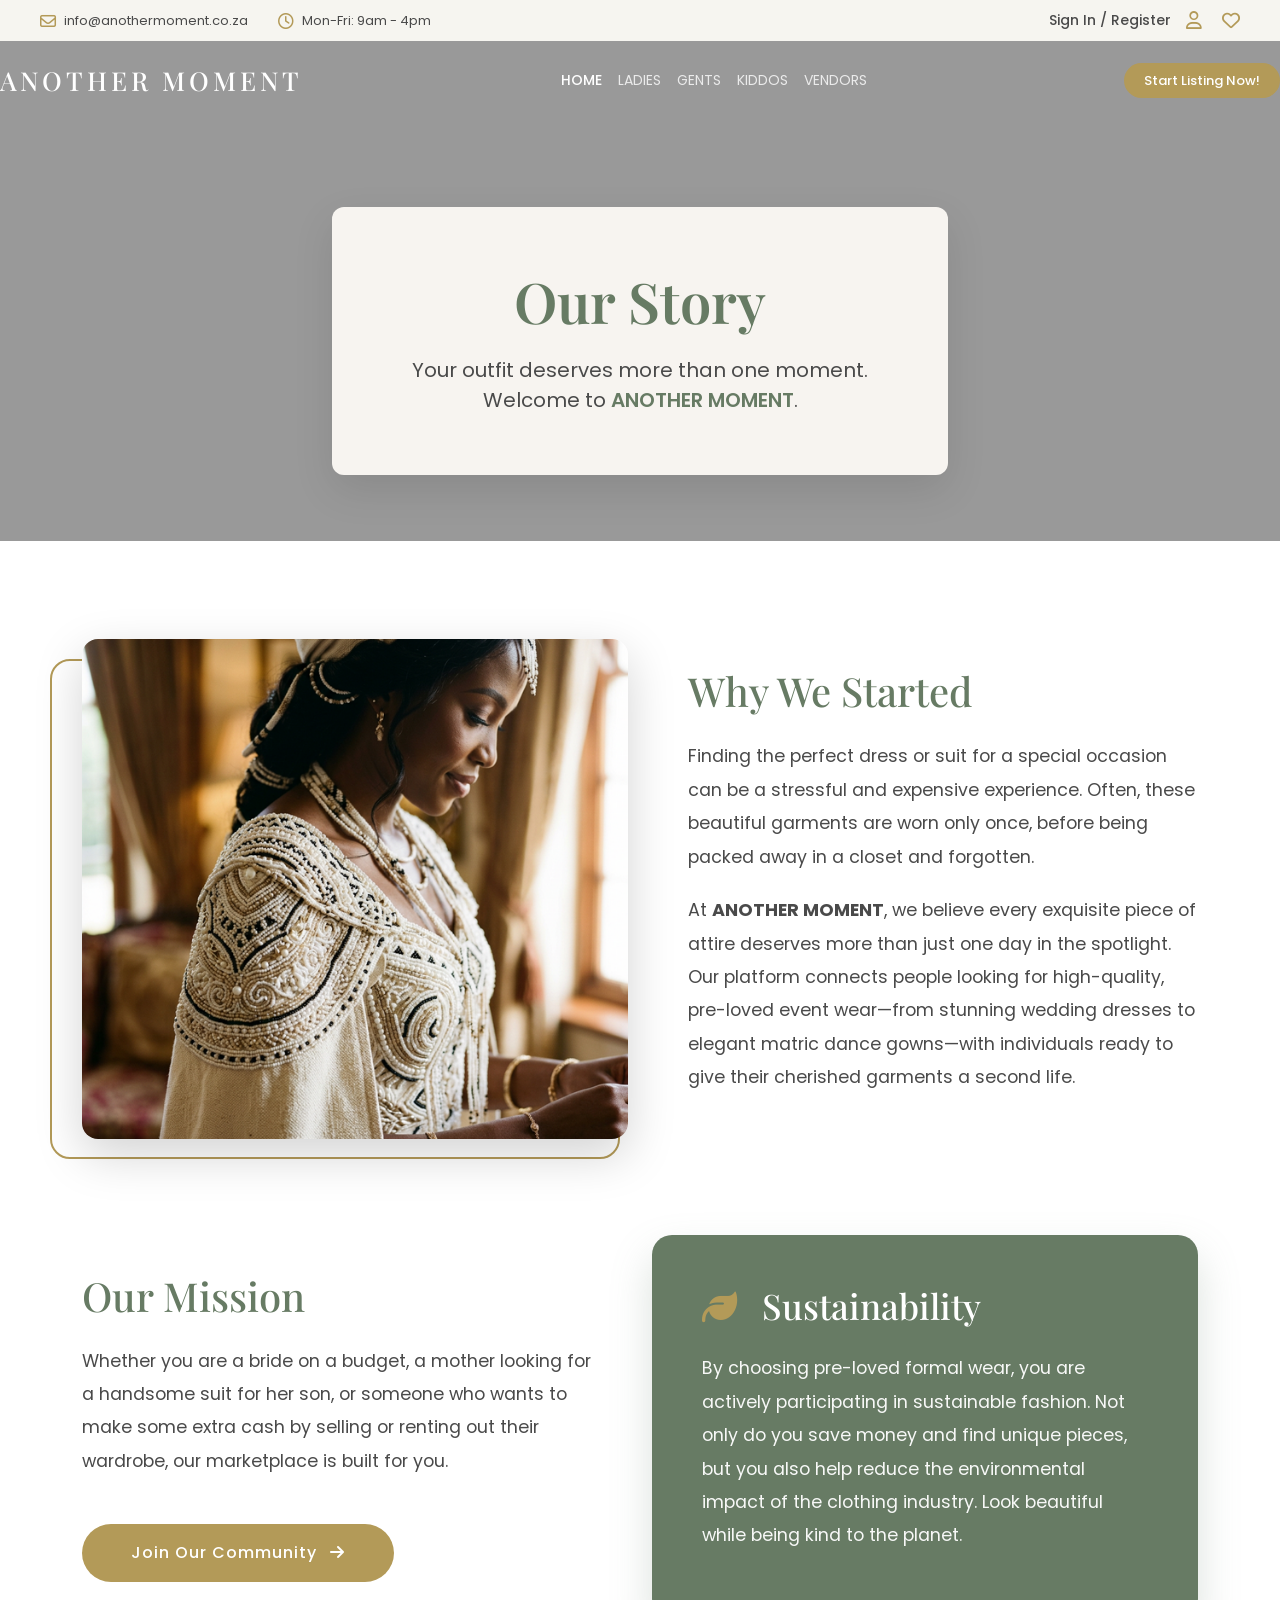
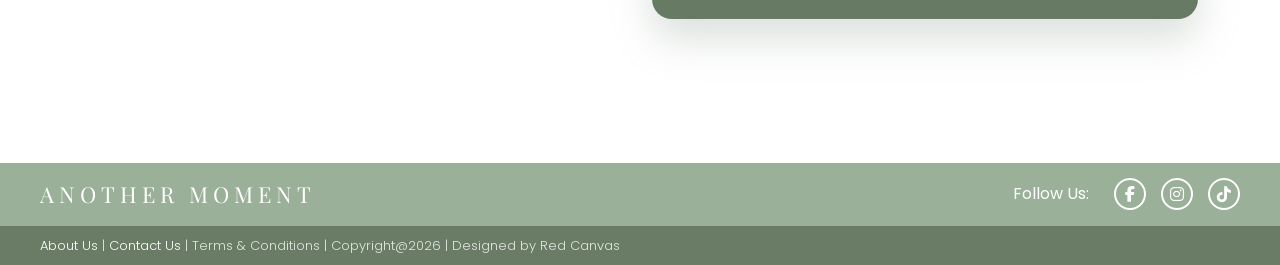
==== commit f7f1a1c1: "Add files via upload" ====
--- a/about.html
+++ b/about.html
@@ -30,7 +30,7 @@
             <div class="top-bar-left">
                 <div class="top-bar-item">
                     <i class="fa-regular fa-envelope"></i>
-                    <span>info@treasured.co.za</span>
+                    <span>info@anothermoment.co.za</span>
                 </div>
                 <div class="top-bar-item">
                     <i class="fa-regular fa-clock"></i>
@@ -43,15 +43,15 @@
                     <i class="fa-regular fa-user"></i>
                 </div>
 
-                                <div class="top-bar-item notifications-container" id="nav-notifications-bell" style="display: none;">
+                                <div class="top-bar-item favorites" style="cursor: pointer;" title="Favorites">
+                    <a href="favorites.html" class="text-decoration-none text-reset"><i class="fa-regular fa-heart"></i></a>
+                </div>
+                <div class="top-bar-item notifications-container" id="nav-notifications-bell" style="display: none;">
                     <i class="fa-regular fa-bell notification-bell"></i>
                     <span class="notification-badge" id="nav-notifications-badge">0</span>
                     <div class="notification-dropdown" id="nav-notifications-dropdown">
                         <div class="notification-empty">Loading notifications...</div>
                     </div>
-                </div>
-<div class="top-bar-item favorites" style="cursor: pointer;" title="Favorites">
-                    <a href="favorites.html" class="text-decoration-none text-reset"><i class="fa-regular fa-heart"></i></a>
                 </div>
             </div>
         </div>
@@ -63,7 +63,7 @@
             <nav class="navbar navbar-expand-lg navbar-dark bg-transparent w-100 py-0">
                 <div class="container-fluid header-container px-0">
                     <div class="logo">
-                        <a class="navbar-brand m-0 p-0" href="index.html">TREASURED</a>
+                        <a class="navbar-brand m-0 p-0" href="index.html">ANOTHER MOMENT</a>
                     </div>
                     <button class="navbar-toggler border-0 shadow-none" type="button" data-bs-toggle="collapse"
                         data-bs-target="#navMenuContent" aria-controls="navMenuContent" aria-expanded="false"
@@ -166,9 +166,9 @@
                 <div class="footer-logo">ANOTHER MOMENT</div>
                 <div class="footer-socials">
                     <span class="follow-text">Follow Us:</span>
-                    <a href="#" class="social-icon"><i class="fa-brands fa-facebook-f"></i></a>
-                    <a href="#" class="social-icon"><i class="fa-brands fa-instagram"></i></a>
-                    <a href="#" class="social-icon"><i class="fa-brands fa-tiktok"></i></a>
+                    <a href="https://www.facebook.com/search/top?q=Another%20Moment%20-%20Events%20Attire%20Marketplace" target="_blank" class="social-icon"><i class="fa-brands fa-facebook-f"></i></a>
+                    <a href="https://www.instagram.com/anothermoment_attire/" target="_blank" class="social-icon"><i class="fa-brands fa-instagram"></i></a>
+                    <a href="https://www.tiktok.com/@anothermoment_attire" target="_blank" class="social-icon"><i class="fa-brands fa-tiktok"></i></a>
                 </div>
             </div>
         </div>
--- a/style.css
+++ b/style.css
@@ -126,8 +126,8 @@
 }
 
 .btn-list-attire {
-    background-color: var(--cream-btn);
-    color: var(--sage-green);
+    background-color: var(--gold);
+    color: var(--white);
     padding: 8px 20px;
     border-radius: 20px;
     font-size: 13px;
@@ -136,7 +136,7 @@
 }
 
 .btn-list-attire:hover {
-    background-color: #d1d8b2;
+    background-color: #a0894e;
     transform: translateY(-1px);
 }
 
@@ -2486,14 +2486,14 @@
 }
 
 /* Also for nav link dropdowns */
-.dropdown-menu {
+.nav-menu .dropdown-menu {
     background-color: var(--sage-green);
     border: none;
 }
-.dropdown-item {
-    color: var(--white);
-}
-.dropdown-item:hover {
+.nav-menu .dropdown-item {
+    color: var(--white);
+}
+.nav-menu .dropdown-item:hover {
     background-color: var(--sage-green-light);
     color: var(--white);
 }
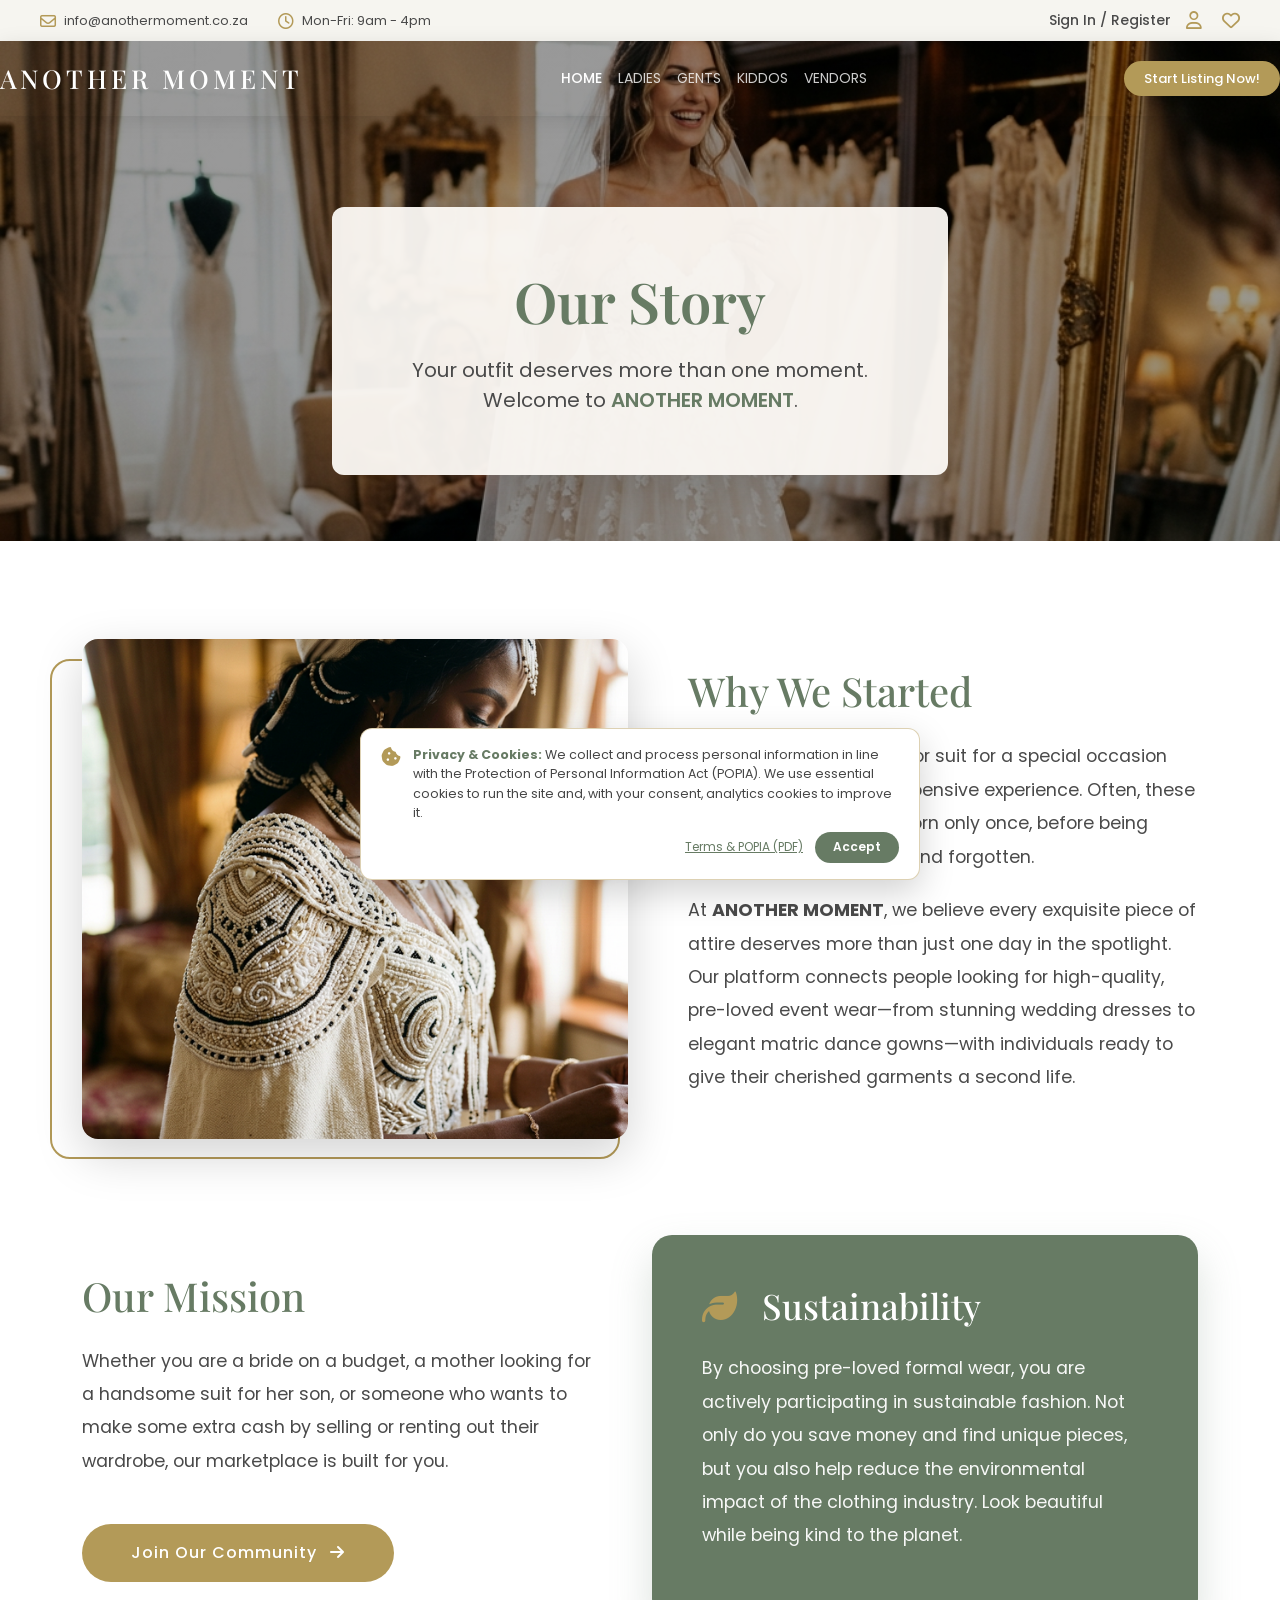
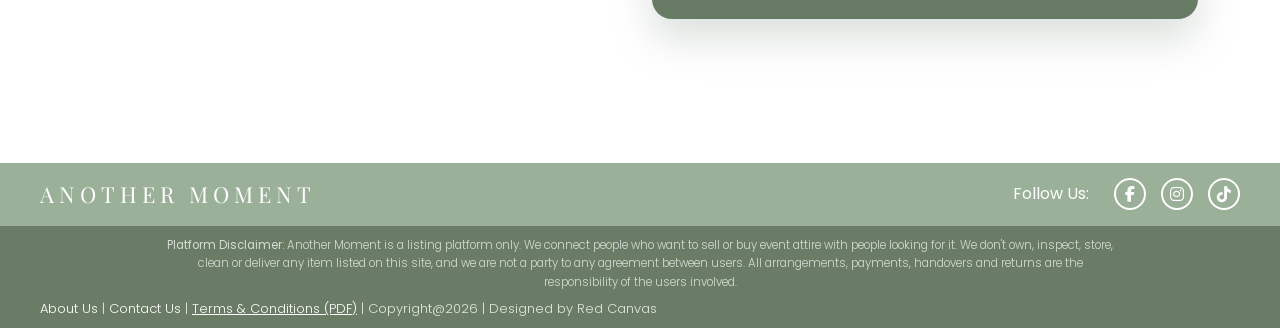
==== commit 3b2431d7: "Add files via upload" ====
--- a/about.html
+++ b/about.html
@@ -43,15 +43,15 @@
                     <i class="fa-regular fa-user"></i>
                 </div>
 
-                                <div class="top-bar-item favorites" style="cursor: pointer;" title="Favorites">
-                    <a href="favorites.html" class="text-decoration-none text-reset"><i class="fa-regular fa-heart"></i></a>
-                </div>
-                <div class="top-bar-item notifications-container" id="nav-notifications-bell" style="display: none;">
+                                <div class="top-bar-item notifications-container" id="nav-notifications-bell" style="display: none;">
                     <i class="fa-regular fa-bell notification-bell"></i>
                     <span class="notification-badge" id="nav-notifications-badge">0</span>
                     <div class="notification-dropdown" id="nav-notifications-dropdown">
                         <div class="notification-empty">Loading notifications...</div>
                     </div>
+                </div>
+                <div class="top-bar-item favorites" style="cursor: pointer;" title="Favorites">
+                    <a href="favorites.html" class="text-decoration-none text-reset"><i class="fa-regular fa-heart"></i></a>
                 </div>
             </div>
         </div>
--- a/style.css
+++ b/style.css
@@ -86,7 +86,12 @@
 .header {
     background-color: var(--sage-green);
     color: var(--white);
-    padding: 20px 0;
+    padding: 18px 0;
+    position: sticky;
+    top: 0;
+    z-index: 1000;
+    box-shadow: 0 4px 20px rgba(0, 0, 0, 0.1);
+    transition: all 0.3s ease;
 }
 
 .header-container {
@@ -152,19 +157,7 @@
     overflow: hidden;
 }
 
-.hero::before {
-    content: '';
-    position: absolute;
-    top: 0;
-    left: 0;
-    width: 100%;
-    height: 100%;
-    background-image: url('images/hero.png');
-    background-size: cover;
-    background-position: center;
-    background-repeat: no-repeat;
-    z-index: -2;
-}
+
 
 .hero-overlay {
     position: absolute;
@@ -2833,4 +2826,938 @@
         margin-top: 10px !important;
         box-shadow: 0 4px 15px rgba(0,0,0,0.2) !important;
     }
-}
+}
+
+/* ==========================================================================
+   Vendor Directory Redesign (Matches Figma / Mockup)
+   ========================================================================== */
+.vendors-page {
+    background-color: #f7f6f2;
+    min-height: calc(100vh - 200px);
+    padding: 48px 0 90px 0;
+}
+
+.vendors-container {
+    max-width: 1240px;
+    margin: 0 auto;
+    padding: 0 24px;
+}
+
+/* Header Row */
+.vendors-header-row {
+    display: flex;
+    justify-content: space-between;
+    align-items: flex-end;
+    margin-bottom: 28px;
+    flex-wrap: wrap;
+    gap: 20px;
+}
+
+.vendors-eyebrow {
+    font-family: 'Poppins', sans-serif;
+    font-size: 13px;
+    font-weight: 600;
+    letter-spacing: 2px;
+    text-transform: uppercase;
+    color: #a1824a;
+    display: block;
+    margin-bottom: 6px;
+}
+
+.vendors-heading {
+    font-family: 'Playfair Display', serif;
+    font-size: clamp(34px, 4vw, 44px);
+    font-weight: 700;
+    color: #2b3e34;
+    margin: 0;
+    line-height: 1.15;
+}
+
+.btn-list-vendor {
+    display: inline-flex;
+    align-items: center;
+    justify-content: center;
+    border: 1.5px solid #9b8258;
+    color: #7a6237;
+    background: transparent;
+    padding: 10px 24px;
+    border-radius: 9999px;
+    font-family: 'Poppins', sans-serif;
+    font-size: 14px;
+    font-weight: 500;
+    text-decoration: none;
+    transition: all 0.25s ease;
+    white-space: nowrap;
+    cursor: pointer;
+}
+
+.btn-list-vendor:hover {
+    background-color: #9b8258;
+    color: #ffffff;
+    transform: translateY(-1px);
+    box-shadow: 0 4px 14px rgba(155, 130, 88, 0.25);
+}
+
+/* Search Card */
+.vendor-search-card {
+    background: #ffffff;
+    border-radius: 20px;
+    box-shadow: 0 10px 30px rgba(0, 0, 0, 0.04);
+    border: 1px solid rgba(0, 0, 0, 0.05);
+    padding: 32px 36px;
+    margin-bottom: 28px;
+}
+
+.vendor-search-inputs {
+    display: grid;
+    grid-template-columns: 1fr 1fr auto;
+    gap: 24px;
+    align-items: flex-end;
+    margin-bottom: 24px;
+}
+
+.vendor-input-group label {
+    display: block;
+    font-family: 'Poppins', sans-serif;
+    font-size: 14px;
+    font-weight: 500;
+    color: #333333;
+    margin-bottom: 8px;
+}
+
+.vendor-select {
+    width: 100%;
+    height: 52px;
+    background-color: #f1f0eb;
+    border: 1px solid transparent;
+    border-radius: 12px;
+    padding: 0 42px 0 18px;
+    font-family: 'Poppins', sans-serif;
+    font-size: 15px;
+    color: #2b3e34;
+    appearance: none;
+    -webkit-appearance: none;
+    cursor: pointer;
+    transition: all 0.2s ease;
+    background-image: url("data:image/svg+xml,%3Csvg xmlns='http://www.w3.org/2000/svg' width='12' height='8' viewBox='0 0 12 8'%3E%3Cpath fill='%23555555' d='M1.41 0L6 4.58L10.59 0L12 1.41l-6 6-6-6z'/%3E%3C/svg%3E");
+    background-repeat: no-repeat;
+    background-position: right 18px center;
+    outline: none;
+}
+
+.vendor-select:hover {
+    background-color: #eae9e3;
+}
+
+.vendor-select:focus {
+    background-color: #ffffff;
+    border-color: #9b8258;
+    box-shadow: 0 0 0 3px rgba(155, 130, 88, 0.15);
+}
+
+.btn-find-vendors {
+    height: 52px;
+    background-color: #3f5544;
+    color: #ffffff;
+    border: none;
+    border-radius: 12px;
+    padding: 0 34px;
+    font-family: 'Poppins', sans-serif;
+    font-size: 15px;
+    font-weight: 600;
+    cursor: pointer;
+    transition: all 0.25s ease;
+    white-space: nowrap;
+    display: inline-flex;
+    align-items: center;
+    justify-content: center;
+}
+
+.btn-find-vendors:hover {
+    background-color: #314436;
+    transform: translateY(-1px);
+    box-shadow: 0 6px 18px rgba(63, 85, 68, 0.28);
+}
+
+/* Popular Pills */
+.popular-tags-row {
+    display: flex;
+    align-items: center;
+    gap: 14px;
+    flex-wrap: wrap;
+}
+
+.popular-label {
+    font-family: 'Poppins', sans-serif;
+    font-size: 13.5px;
+    color: #666666;
+    font-weight: 400;
+}
+
+.popular-pills {
+    display: flex;
+    align-items: center;
+    gap: 10px;
+    flex-wrap: wrap;
+}
+
+.popular-pill {
+    background: transparent;
+    border: 1px solid #dddcd6;
+    border-radius: 9999px;
+    padding: 6px 18px;
+    font-family: 'Poppins', sans-serif;
+    font-size: 13.5px;
+    color: #333333;
+    cursor: pointer;
+    transition: all 0.2s ease;
+    outline: none;
+}
+
+.popular-pill:hover {
+    border-color: #3f5544;
+    color: #3f5544;
+    background: #f5f6f3;
+}
+
+.popular-pill.active {
+    background: #3f5544;
+    border-color: #3f5544;
+    color: #ffffff;
+    font-weight: 500;
+    box-shadow: 0 2px 8px rgba(63, 85, 68, 0.2);
+}
+
+/* Results Summary Meta */
+.vendor-results-meta {
+    margin-bottom: 24px;
+}
+
+.vendor-results-meta p {
+    font-family: 'Poppins', sans-serif;
+    font-size: 15px;
+    color: #555555;
+    margin: 0;
+}
+
+.vendor-results-meta strong,
+.vendor-results-meta span.fw-bold {
+    color: #222222;
+    font-weight: 600;
+}
+
+/* Cards Grid */
+.vendor-cards-grid {
+    display: grid;
+    grid-template-columns: repeat(4, 1fr);
+    gap: 24px;
+}
+
+/* Vendor Card */
+.vendor-directory-card {
+    background: #ffffff;
+    border-radius: 18px;
+    border: 1px solid #ebe8e1;
+    overflow: hidden;
+    display: flex;
+    flex-direction: column;
+    transition: transform 0.25s ease, box-shadow 0.25s ease, border-color 0.25s ease;
+    cursor: pointer;
+}
+
+.vendor-directory-card:hover {
+    transform: translateY(-5px);
+    box-shadow: 0 14px 30px rgba(0, 0, 0, 0.08);
+    border-color: #dedbd3;
+}
+
+.vendor-card-img-wrap {
+    height: 210px;
+    background-color: #e5e8e1;
+    position: relative;
+    overflow: hidden;
+    display: flex;
+    align-items: center;
+    justify-content: center;
+}
+
+.vendor-card-img {
+    width: 100%;
+    height: 100%;
+    object-fit: cover;
+    transition: transform 0.4s ease;
+}
+
+.vendor-directory-card:hover .vendor-card-img {
+    transform: scale(1.04);
+}
+
+.vendor-photo-placeholder {
+    color: #798576;
+    font-size: 13.5px;
+    font-family: 'Poppins', sans-serif;
+    font-weight: 500;
+    display: flex;
+    align-items: center;
+    justify-content: center;
+    width: 100%;
+    height: 100%;
+    letter-spacing: 0.5px;
+    user-select: none;
+    background-color: #e5e8e1;
+}
+
+.vendor-card-content {
+    padding: 22px 24px;
+    display: flex;
+    flex-direction: column;
+    flex-grow: 1;
+}
+
+.vendor-category-tag {
+    font-family: 'Poppins', sans-serif;
+    font-size: 11px;
+    font-weight: 600;
+    text-transform: uppercase;
+    letter-spacing: 1.5px;
+    color: #a1824a;
+    margin-bottom: 8px;
+    display: block;
+}
+
+.vendor-name-title {
+    font-family: 'Playfair Display', serif;
+    font-size: 21px;
+    font-weight: 600;
+    color: #223428;
+    margin: 0 0 6px 0;
+    line-height: 1.25;
+}
+
+.vendor-location-line {
+    font-family: 'Poppins', sans-serif;
+    font-size: 14px;
+    color: #767676;
+    margin: 0 0 18px 0;
+}
+
+.vendor-view-link {
+    font-family: 'Poppins', sans-serif;
+    font-size: 14px;
+    font-weight: 500;
+    color: #333333;
+    text-decoration: underline;
+    text-underline-offset: 4px;
+    display: inline-flex;
+    align-items: center;
+    gap: 6px;
+    margin-top: auto;
+    transition: color 0.2s ease, gap 0.2s ease;
+}
+
+.vendor-directory-card:hover .vendor-view-link {
+    color: #3f5544;
+    gap: 10px;
+}
+
+/* Empty State */
+.vendor-empty-state {
+    background: #ffffff;
+    border-radius: 18px;
+    border: 1px dashed #d5d3cb;
+    padding: 60px 24px;
+    text-align: center;
+    margin-top: 10px;
+    grid-column: 1 / -1;
+}
+
+.vendor-empty-state i {
+    font-size: 40px;
+    color: #9b8258;
+}
+
+.vendor-empty-state h3 {
+    font-family: 'Playfair Display', serif;
+    color: #2b3e34;
+    margin-bottom: 10px;
+    font-size: 24px;
+}
+
+.vendor-empty-state p {
+    font-family: 'Poppins', sans-serif;
+    color: #777777;
+    max-width: 480px;
+    margin: 0 auto 20px;
+    font-size: 14.5px;
+}
+
+.btn-reset-filters {
+    background: #3f5544;
+    color: #ffffff;
+    border: none;
+    border-radius: 9999px;
+    padding: 10px 28px;
+    font-family: 'Poppins', sans-serif;
+    font-size: 14px;
+    font-weight: 500;
+    cursor: pointer;
+    transition: background 0.2s ease;
+}
+
+.btn-reset-filters:hover {
+    background: #314436;
+}
+
+/* Vendor Modal Overlay & Profile Popup (Matches User Mockup) */
+.vendor-modal-overlay {
+    position: fixed;
+    top: 0;
+    left: 0;
+    width: 100vw;
+    height: 100vh;
+    background: rgba(30, 36, 32, 0.65);
+    backdrop-filter: blur(4px);
+    -webkit-backdrop-filter: blur(4px);
+    display: none;
+    align-items: center;
+    justify-content: center;
+    z-index: 10050;
+    padding: 20px;
+}
+
+.vendor-modal-container {
+    background: #ffffff;
+    border-radius: 28px;
+    max-width: 480px;
+    width: 100%;
+    position: relative;
+    padding: 38px 32px 34px 32px;
+    box-shadow: 0 25px 60px rgba(0, 0, 0, 0.22);
+    animation: vendorModalFadeIn 0.22s cubic-bezier(0.16, 1, 0.3, 1);
+    max-height: 90vh;
+    overflow-y: auto;
+}
+
+@keyframes vendorModalFadeIn {
+    from {
+        opacity: 0;
+        transform: translateY(16px) scale(0.98);
+    }
+    to {
+        opacity: 1;
+        transform: translateY(0) scale(1);
+    }
+}
+
+.vendor-modal-close {
+    position: absolute;
+    top: 20px;
+    right: 20px;
+    width: 32px;
+    height: 32px;
+    border-radius: 50%;
+    background: #f1f0eb;
+    border: none;
+    display: flex;
+    align-items: center;
+    justify-content: center;
+    font-size: 13px;
+    color: #555555;
+    cursor: pointer;
+    z-index: 10;
+    transition: all 0.2s ease;
+    line-height: 1;
+}
+
+.vendor-modal-close:hover {
+    background: #e2e0d8;
+    color: #111111;
+    transform: scale(1.05);
+}
+
+/* Logo Box */
+.vendor-popup-logo {
+    width: 84px;
+    height: 84px;
+    border-radius: 20px;
+    background-color: #f2f0eb;
+    margin: 0 auto 18px auto;
+    display: flex;
+    align-items: center;
+    justify-content: center;
+    overflow: hidden;
+    position: relative;
+}
+
+.vendor-popup-logo-text {
+    font-family: 'Poppins', sans-serif;
+    font-size: 13.5px;
+    font-weight: 500;
+    color: #7b8377;
+    letter-spacing: 0.5px;
+}
+
+.vendor-popup-logo-img {
+    width: 100%;
+    height: 100%;
+    object-fit: cover;
+}
+
+/* Title */
+.vendor-popup-title {
+    font-family: 'Playfair Display', serif;
+    font-size: 26px;
+    font-weight: 600;
+    color: #24352a;
+    text-align: center;
+    margin: 0 0 22px 0;
+    line-height: 1.25;
+}
+
+/* About */
+.vendor-popup-about {
+    margin-bottom: 22px;
+    text-align: left;
+}
+
+.vendor-popup-about-label {
+    font-family: 'Poppins', sans-serif;
+    font-size: 11.5px;
+    font-weight: 700;
+    letter-spacing: 1.5px;
+    text-transform: uppercase;
+    color: #a1824a;
+    display: block;
+    margin-bottom: 6px;
+}
+
+.vendor-popup-desc {
+    font-family: 'Poppins', sans-serif;
+    font-size: 13.5px;
+    line-height: 1.6;
+    color: #555555;
+    margin: 0;
+}
+
+/* Contact List */
+.vendor-popup-contact-list {
+    border: 1px solid #ebe8e1;
+    border-radius: 16px;
+    overflow: hidden;
+    background: #ffffff;
+    display: flex;
+    flex-direction: column;
+}
+
+.vendor-contact-row {
+    display: flex;
+    align-items: center;
+    padding: 13px 18px;
+    text-decoration: none;
+    color: inherit;
+    border-bottom: 1px solid #f0ede6;
+    transition: background-color 0.2s ease;
+}
+
+.vendor-contact-row:last-child {
+    border-bottom: none;
+}
+
+.vendor-contact-row:hover {
+    background-color: #faf9f5;
+}
+
+.vendor-contact-icon-box {
+    width: 36px;
+    height: 36px;
+    border-radius: 50%;
+    background: #f4f3ee;
+    display: flex;
+    align-items: center;
+    justify-content: center;
+    margin-right: 14px;
+    flex-shrink: 0;
+    color: #556658;
+    font-size: 14px;
+    transition: all 0.2s ease;
+}
+
+.vendor-contact-row:hover .vendor-contact-icon-box {
+    background: #e8e6dd;
+    color: #2b3e34;
+}
+
+.vendor-contact-info {
+    display: flex;
+    flex-direction: column;
+    flex-grow: 1;
+    min-width: 0;
+}
+
+.vendor-contact-label {
+    font-family: 'Poppins', sans-serif;
+    font-size: 11px;
+    font-weight: 500;
+    color: #888888;
+    line-height: 1.2;
+    margin-bottom: 2px;
+}
+
+.vendor-contact-val {
+    font-family: 'Poppins', sans-serif;
+    font-size: 13.5px;
+    font-weight: 600;
+    color: #222222;
+    white-space: nowrap;
+    overflow: hidden;
+    text-overflow: ellipsis;
+    line-height: 1.3;
+}
+
+.vendor-contact-chevron {
+    font-size: 11px;
+    color: #bbbbbb;
+    margin-left: 12px;
+    flex-shrink: 0;
+    transition: transform 0.2s ease, color 0.2s ease;
+}
+
+.vendor-contact-row:hover .vendor-contact-chevron {
+    transform: translateX(2px);
+    color: #666666;
+}
+
+/* Responsiveness */
+@media (max-width: 1120px) {
+    .vendor-cards-grid {
+        grid-template-columns: repeat(3, 1fr);
+    }
+}
+
+@media (max-width: 820px) {
+    .vendor-cards-grid {
+        grid-template-columns: repeat(2, 1fr);
+        gap: 18px;
+    }
+    
+    .vendor-search-inputs {
+        grid-template-columns: 1fr;
+        gap: 16px;
+    }
+
+    .btn-find-vendors {
+        width: 100%;
+    }
+
+    .vendor-search-card {
+        padding: 24px 20px;
+    }
+}
+
+@media (max-width: 540px) {
+    .vendor-cards-grid {
+        grid-template-columns: 1fr;
+    }
+    
+    .vendors-heading {
+        font-size: 32px;
+    }
+
+    .btn-list-vendor {
+        width: 100%;
+        text-align: center;
+    }
+}
+
+/* ══════════════════════════════════════════════════════════
+   Vendor Request Modal
+══════════════════════════════════════════════════════════ */
+.vendor-request-overlay {
+    position: fixed;
+    inset: 0;
+    background: rgba(0, 0, 0, 0.55);
+    backdrop-filter: blur(4px);
+    -webkit-backdrop-filter: blur(4px);
+    display: none;
+    align-items: center;
+    justify-content: center;
+    z-index: 3000;
+    padding: 20px;
+    animation: vendorModalFadeIn 0.22s cubic-bezier(0.16, 1, 0.3, 1);
+}
+
+.vendor-request-container {
+    background: #ffffff;
+    border-radius: 24px;
+    width: 100%;
+    max-width: 680px;
+    max-height: 92vh;
+    overflow-y: auto;
+    position: relative;
+    padding: 44px 44px 40px;
+    box-shadow: 0 24px 60px rgba(0, 0, 0, 0.18);
+    animation: vendorModalFadeIn 0.28s cubic-bezier(0.16, 1, 0.3, 1);
+}
+
+/* Header */
+.vendor-req-header {
+    text-align: center;
+    margin-bottom: 32px;
+}
+
+.vendor-req-icon {
+    width: 64px;
+    height: 64px;
+    background: linear-gradient(135deg, #3f5544 0%, #5a7a60 100%);
+    border-radius: 16px;
+    display: flex;
+    align-items: center;
+    justify-content: center;
+    margin: 0 auto 18px;
+}
+
+.vendor-req-icon i {
+    font-size: 26px;
+    color: #ffffff;
+}
+
+.vendor-req-title {
+    font-family: 'Playfair Display', serif;
+    font-size: 26px;
+    font-weight: 700;
+    color: #1c2e22;
+    margin-bottom: 10px;
+}
+
+.vendor-req-subtitle {
+    font-family: 'Poppins', sans-serif;
+    font-size: 14px;
+    color: #666666;
+    line-height: 1.6;
+    max-width: 480px;
+    margin: 0 auto;
+}
+
+/* Form */
+.vendor-req-form {
+    display: flex;
+    flex-direction: column;
+    gap: 20px;
+}
+
+.vendor-req-row {
+    display: grid;
+    grid-template-columns: 1fr 1fr;
+    gap: 16px;
+}
+
+.vendor-req-field {
+    display: flex;
+    flex-direction: column;
+    gap: 7px;
+}
+
+.vendor-req-full {
+    grid-column: 1 / -1;
+}
+
+.vendor-req-field label {
+    font-family: 'Poppins', sans-serif;
+    font-size: 13.5px;
+    font-weight: 500;
+    color: #333333;
+}
+
+.req-asterisk {
+    color: #c0392b;
+    margin-left: 2px;
+}
+
+.req-optional {
+    color: #999999;
+    font-weight: 400;
+    font-size: 12px;
+}
+
+.vendor-req-field input,
+.vendor-req-field select,
+.vendor-req-field textarea {
+    width: 100%;
+    height: 48px;
+    background: #f5f4f0;
+    border: 1.5px solid transparent;
+    border-radius: 12px;
+    padding: 0 16px;
+    font-family: 'Poppins', sans-serif;
+    font-size: 14px;
+    color: #2b3e34;
+    outline: none;
+    transition: all 0.2s ease;
+    appearance: none;
+    -webkit-appearance: none;
+}
+
+.vendor-req-field select {
+    background-image: url("data:image/svg+xml,%3Csvg xmlns='http://www.w3.org/2000/svg' width='12' height='8' viewBox='0 0 12 8'%3E%3Cpath fill='%23555555' d='M1.41 0L6 4.58L10.59 0L12 1.41l-6 6-6-6z'/%3E%3C/svg%3E");
+    background-repeat: no-repeat;
+    background-position: right 14px center;
+    background-color: #f5f4f0;
+    cursor: pointer;
+    padding-right: 38px;
+}
+
+.vendor-req-field textarea {
+    height: auto;
+    padding: 14px 16px;
+    resize: vertical;
+    min-height: 110px;
+}
+
+.vendor-req-field input:focus,
+.vendor-req-field select:focus,
+.vendor-req-field textarea:focus {
+    background: #ffffff;
+    border-color: #3f5544;
+    box-shadow: 0 0 0 3px rgba(63, 85, 68, 0.14);
+}
+
+.vendor-req-field input::placeholder,
+.vendor-req-field textarea::placeholder {
+    color: #aaaaaa;
+}
+
+/* Error Banner */
+.vendor-req-error {
+    display: flex;
+    align-items: center;
+    gap: 10px;
+    background: #fef3f2;
+    border: 1px solid #fca5a5;
+    border-radius: 10px;
+    padding: 12px 16px;
+    font-family: 'Poppins', sans-serif;
+    font-size: 13.5px;
+    color: #b91c1c;
+}
+
+.vendor-req-error i {
+    font-size: 16px;
+    flex-shrink: 0;
+}
+
+/* Action Row */
+.vendor-req-actions {
+    display: flex;
+    align-items: center;
+    justify-content: flex-end;
+    gap: 12px;
+    padding-top: 4px;
+}
+
+.vendor-req-cancel-btn {
+    height: 46px;
+    padding: 0 24px;
+    background: transparent;
+    border: 1.5px solid #d1d5db;
+    border-radius: 10px;
+    font-family: 'Poppins', sans-serif;
+    font-size: 14px;
+    font-weight: 500;
+    color: #555555;
+    cursor: pointer;
+    transition: all 0.2s ease;
+}
+
+.vendor-req-cancel-btn:hover {
+    border-color: #9b8258;
+    color: #7a6237;
+}
+
+.vendor-req-submit-btn {
+    height: 46px;
+    padding: 0 28px;
+    background: linear-gradient(135deg, #3f5544 0%, #5a7a60 100%);
+    color: #ffffff;
+    border: none;
+    border-radius: 10px;
+    font-family: 'Poppins', sans-serif;
+    font-size: 14px;
+    font-weight: 600;
+    cursor: pointer;
+    transition: all 0.25s ease;
+    display: inline-flex;
+    align-items: center;
+}
+
+.vendor-req-submit-btn:hover:not(:disabled) {
+    background: linear-gradient(135deg, #314436 0%, #4a6a50 100%);
+    transform: translateY(-1px);
+    box-shadow: 0 6px 18px rgba(63, 85, 68, 0.3);
+}
+
+.vendor-req-submit-btn:disabled {
+    opacity: 0.7;
+    cursor: not-allowed;
+}
+
+/* Success State */
+.vendor-req-success {
+    text-align: center;
+    padding: 20px 0 10px;
+}
+
+.vendor-req-success-icon {
+    width: 76px;
+    height: 76px;
+    background: linear-gradient(135deg, #e6f4ea 0%, #d4edda 100%);
+    border-radius: 50%;
+    display: flex;
+    align-items: center;
+    justify-content: center;
+    margin: 0 auto 20px;
+}
+
+.vendor-req-success-icon i {
+    font-size: 38px;
+    color: #3f5544;
+}
+
+.vendor-req-success h3 {
+    font-family: 'Playfair Display', serif;
+    font-size: 24px;
+    font-weight: 700;
+    color: #1c2e22;
+    margin-bottom: 12px;
+}
+
+.vendor-req-success p {
+    font-family: 'Poppins', sans-serif;
+    font-size: 14.5px;
+    color: #666666;
+    line-height: 1.65;
+    max-width: 420px;
+    margin: 0 auto 28px;
+}
+
+/* Responsive */
+@media (max-width: 600px) {
+    .vendor-request-container {
+        padding: 32px 22px 28px;
+    }
+
+    .vendor-req-row {
+        grid-template-columns: 1fr;
+    }
+
+    .vendor-req-actions {
+        flex-direction: column-reverse;
+        align-items: stretch;
+    }
+
+    .vendor-req-cancel-btn,
+    .vendor-req-submit-btn {
+        width: 100%;
+        justify-content: center;
+    }
+}
+
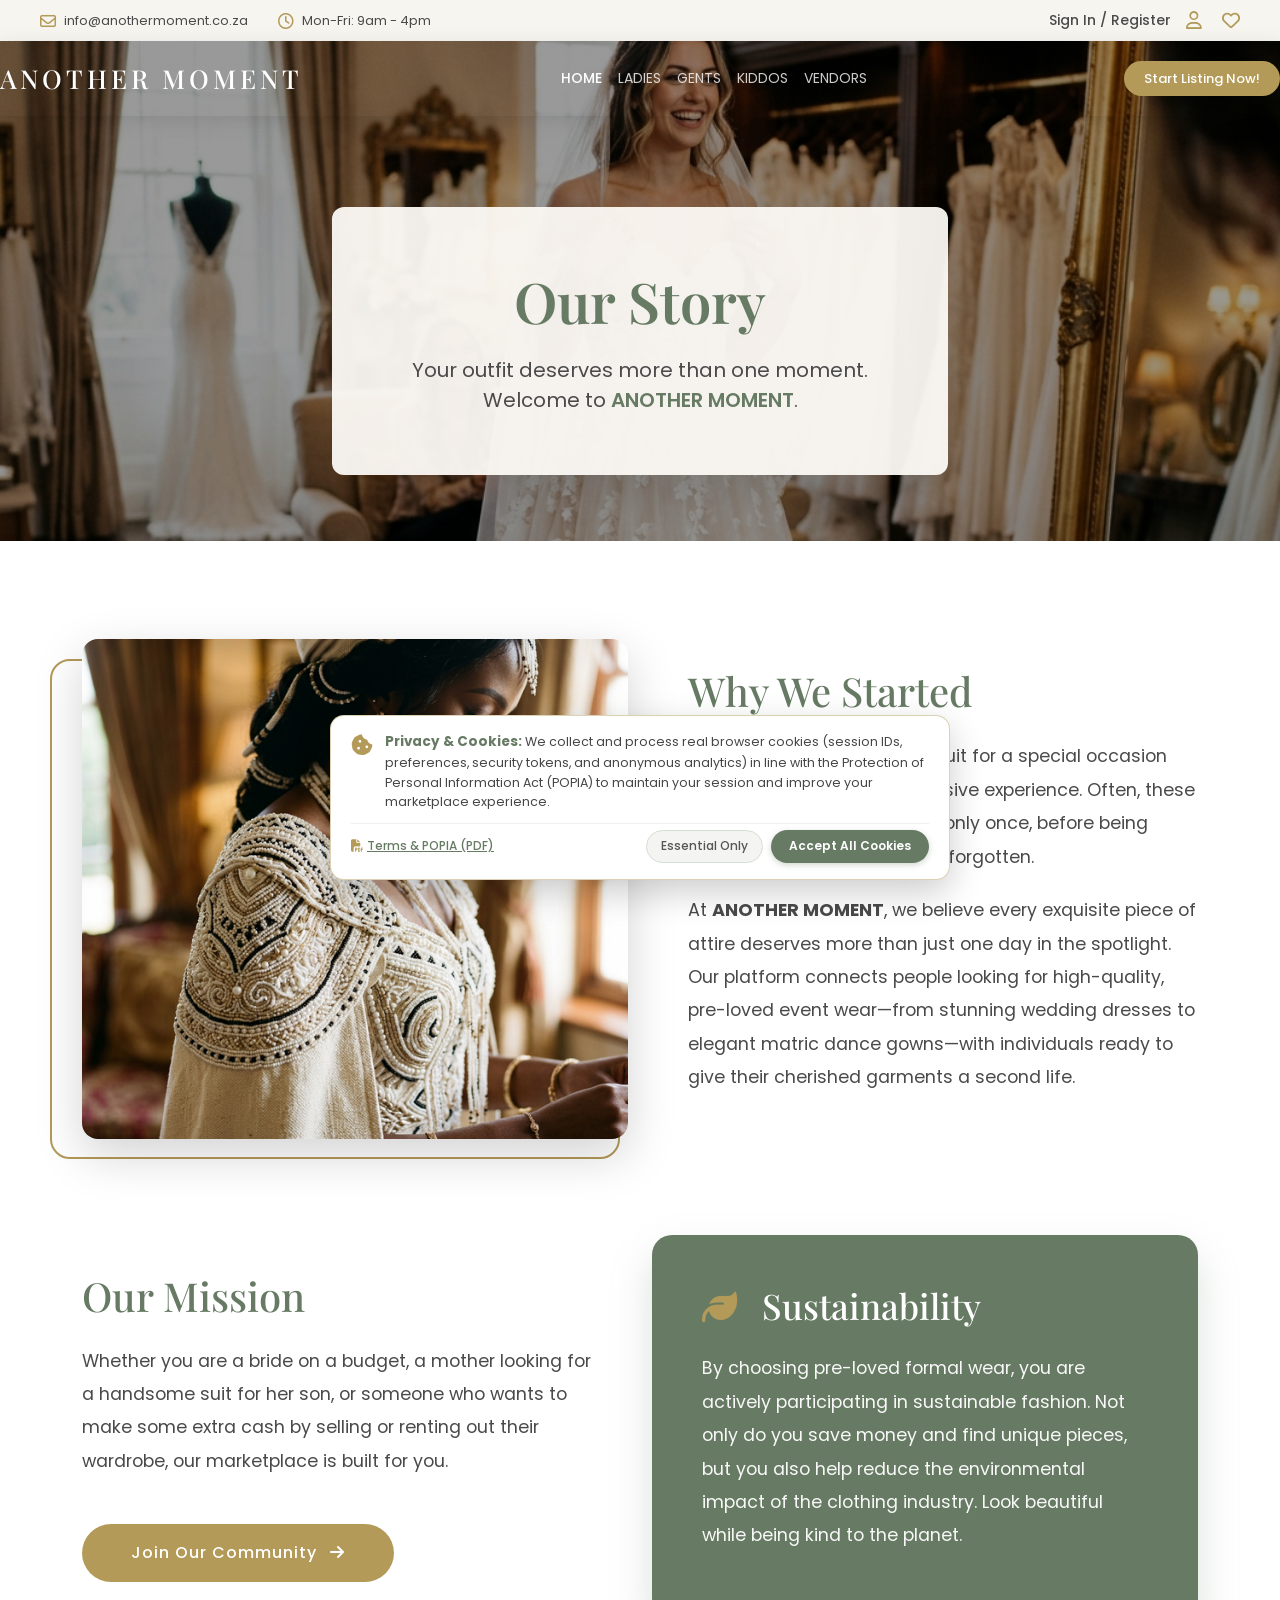
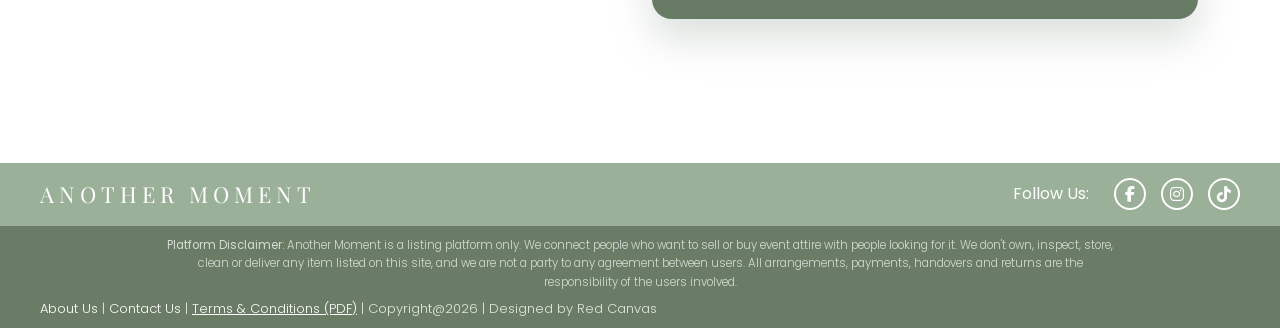
==== commit debe4dec: "Add files via upload" ====
--- a/about.html
+++ b/about.html
@@ -181,7 +181,7 @@
 
     <!-- Bootstrap JS Bundle -->
     <script src="https://cdn.jsdelivr.net/npm/bootstrap@5.3.3/dist/js/bootstrap.bundle.min.js"></script>
-    <script src="frontend-api.js?v=15"></script>
+    <script src="frontend-api.js?v=19"></script>
 </body>
 
 </html>
--- a/style.css
+++ b/style.css
@@ -1879,25 +1879,29 @@
 .auth-submit-btn {
     display: block;
     width: 100%;
-    max-width: 220px;
-    margin: 0 auto;
+    margin: 24px auto 16px auto;
     background: transparent;
-    border: 1px solid var(--white);
-    color: var(--white);
-    padding: 12px;
-    border-radius: 30px;
-    font-size: 18px;
+    border: 2px solid #ffffff !important;
+    color: #ffffff !important;
+    padding: 13px 24px;
+    border-radius: 50px !important;
+    font-size: 17px;
+    font-weight: 500;
+    letter-spacing: 0.5px;
     cursor: pointer;
-    transition: all 0.3s;
+    transition: all 0.25s ease-in-out;
     font-family: 'Poppins', sans-serif;
     outline: none;
     text-decoration: none;
     text-align: center;
 }
 
-.auth-submit-btn:hover {
-    background: var(--white);
-    color: #9cb19a;
+.auth-submit-btn:hover,
+.auth-submit-btn:focus {
+    background: #ffffff !important;
+    color: #9cb19a !important;
+    border-color: #ffffff !important;
+    box-shadow: 0 4px 15px rgba(0, 0, 0, 0.12);
 }
 
 .privacy-text {
@@ -2326,21 +2330,47 @@
     flex-shrink: 0;
 }
 
-.list-input, .list-select, .list-textarea {
+.list-input, .list-select {
     flex-grow: 1;
-    border: none;
-    border-bottom: 1px solid #e0e0e0;
-    border-radius: 0;
-    background: transparent;
-    padding: 10px 0;
+    border: 1px solid #d5ded4;
+    border-radius: 6px;
+    background: #fafbfc;
+    padding: 10px 14px;
     font-size: 14px;
-    color: #555;
+    color: #333;
     outline: none;
-    box-shadow: none !important;
-}
-
-.list-input:focus, .list-select:focus, .list-textarea:focus {
-    border-bottom-color: #b58d83;
+    box-shadow: inset 0 1px 2px rgba(0, 0, 0, 0.03) !important;
+    transition: border-color 0.2s ease, box-shadow 0.2s ease, background-color 0.2s ease;
+}
+
+.list-input:focus, .list-select:focus {
+    background: #ffffff;
+    border-color: var(--sage-green);
+    box-shadow: 0 0 0 3px rgba(103, 123, 100, 0.15) !important;
+}
+
+.list-textarea {
+    width: 100%;
+    flex-grow: 1;
+    border: 1px solid #d5ded4 !important;
+    border-radius: 8px !important;
+    background: #fafbfc !important;
+    padding: 14px 16px !important;
+    font-size: 14px !important;
+    font-family: 'Poppins', sans-serif !important;
+    color: #333 !important;
+    line-height: 1.6 !important;
+    min-height: 130px;
+    resize: vertical;
+    outline: none;
+    box-shadow: inset 0 1px 2px rgba(0, 0, 0, 0.03) !important;
+    transition: border-color 0.2s ease, box-shadow 0.2s ease, background-color 0.2s ease;
+}
+
+.list-textarea:focus {
+    background: #ffffff !important;
+    border-color: var(--sage-green) !important;
+    box-shadow: 0 0 0 3px rgba(103, 123, 100, 0.15) !important;
 }
 
 .desc-text {
@@ -2808,7 +2838,7 @@
         max-width: 400px;
         right: auto;
     }
-}
+}
 @media (max-width: 991px) {
     .navbar-collapse {
         background-color: var(--sage-green) !important;
@@ -2817,7 +2847,7 @@
         margin-top: 10px;
         z-index: 1050;
     }
-}
+}
 @media (max-width: 991px) {
     .navbar-collapse.show {
         background-color: #9ab098 !important; /* Sage green hex just to be safe */
@@ -3468,7 +3498,7 @@
         text-align: center;
     }
 }
-
+
 /* ══════════════════════════════════════════════════════════
    Vendor Request Modal
 ══════════════════════════════════════════════════════════ */
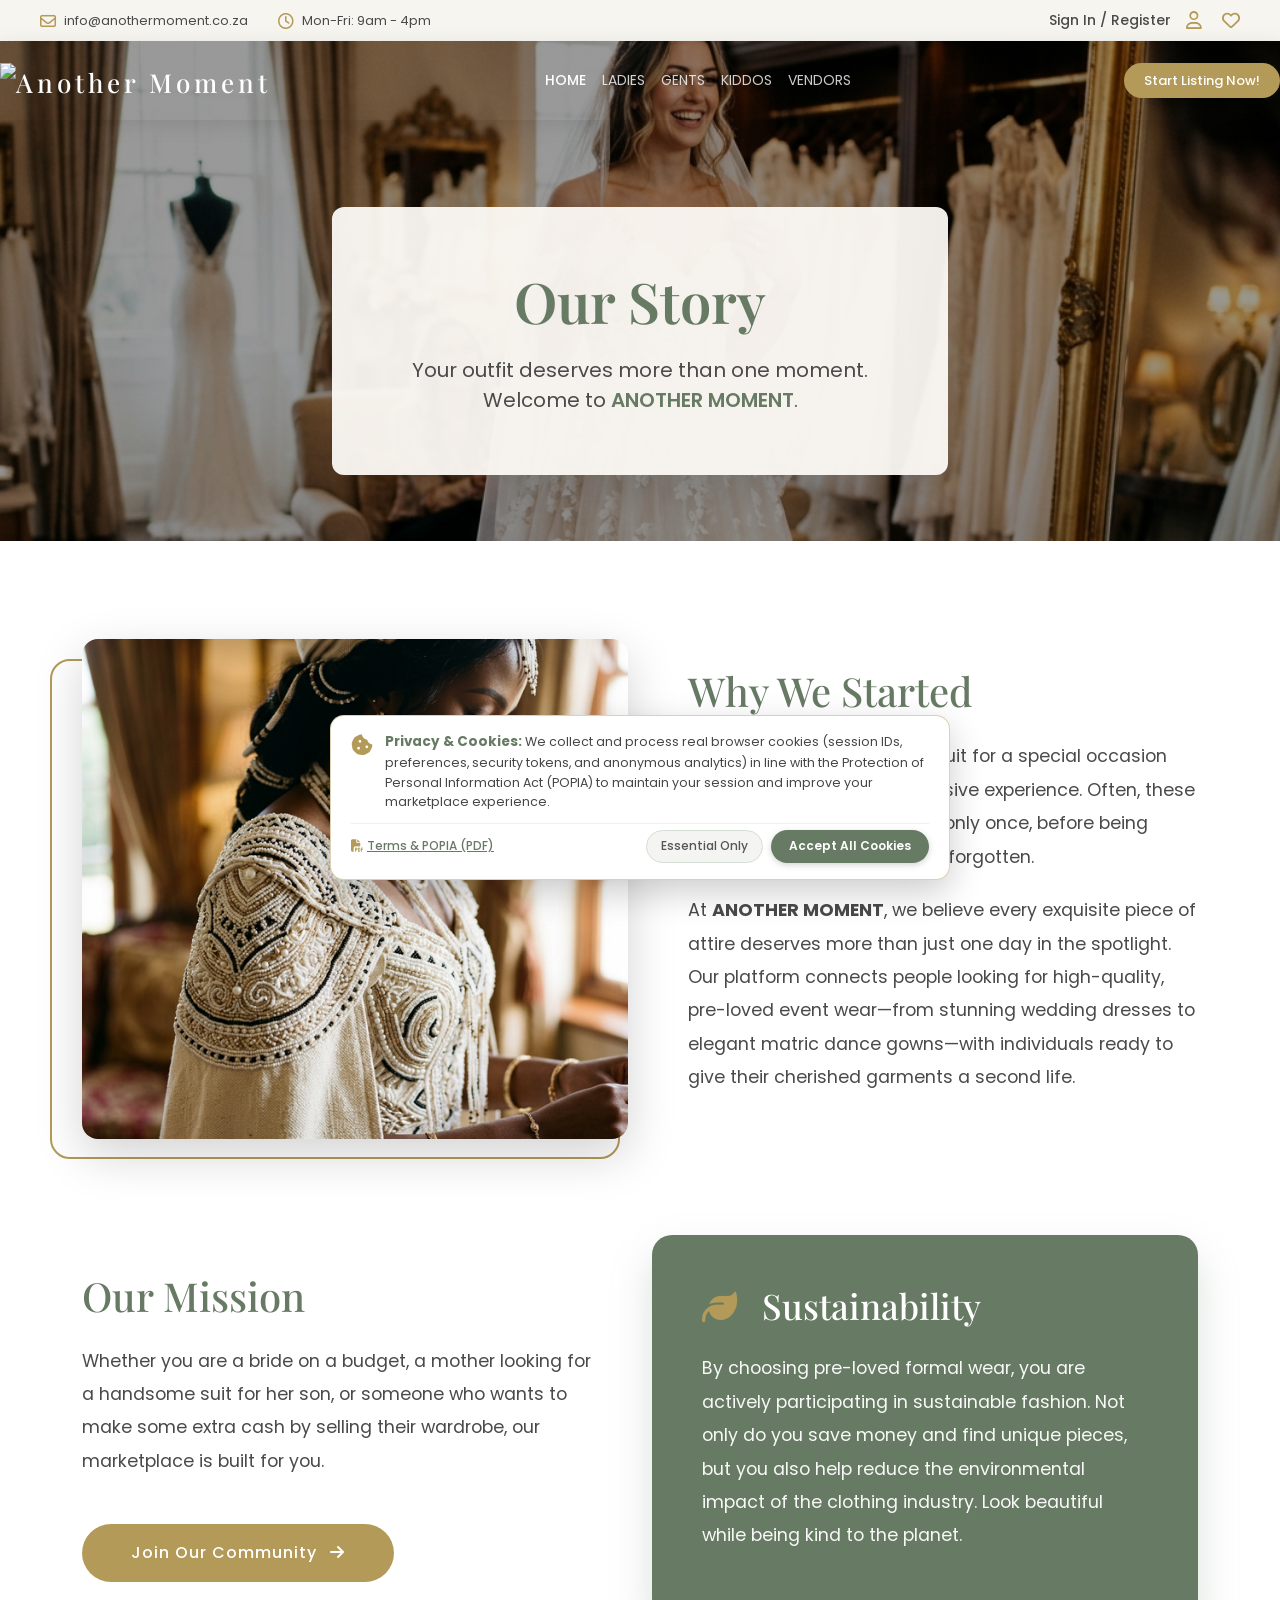
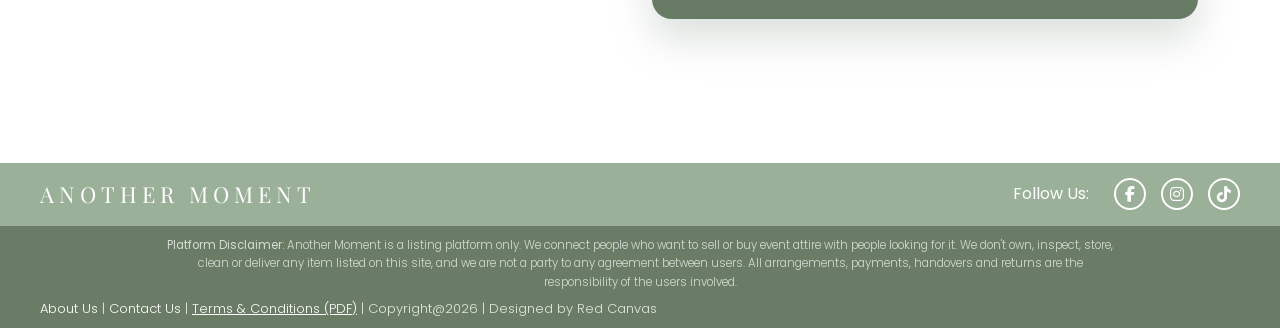
==== commit b8099bf8: "Add files via upload" ====
--- a/about.html
+++ b/about.html
@@ -19,7 +19,7 @@
     <!-- Bootstrap CSS -->
     <link href="https://cdn.jsdelivr.net/npm/bootstrap@5.3.3/dist/css/bootstrap.min.css" rel="stylesheet">
     <!-- Styles -->
-    <link rel="stylesheet" href="style.css">
+    <link rel="stylesheet" href="style.css?v=3">
     <link rel="icon" href="images/favicon.png" type="image/png">
 </head>
 
@@ -63,7 +63,9 @@
             <nav class="navbar navbar-expand-lg navbar-dark bg-transparent w-100 py-0">
                 <div class="container-fluid header-container px-0">
                     <div class="logo">
-                        <a class="navbar-brand m-0 p-0" href="index.html">ANOTHER MOMENT</a>
+                        <a class="navbar-brand m-0 p-0" href="index.html">
+                            <img src="images/svg/Another-Moment-Logo-header-2.png" alt="Another Moment" class="header-logo-img">
+                        </a>
                     </div>
                     <button class="navbar-toggler border-0 shadow-none" type="button" data-bs-toggle="collapse"
                         data-bs-target="#navMenuContent" aria-controls="navMenuContent" aria-expanded="false"
@@ -151,7 +153,7 @@
                 <div class="col-md-6 pe-md-5">
                     <h2 style="font-family: 'Playfair Display', serif; color: var(--sage-green); font-size: 2.5rem; margin-bottom: 25px;">Our Mission</h2>
                     <p style="font-family: 'Poppins', sans-serif; color: var(--dark-grey); line-height: 1.9; font-size: 1.1rem; margin-bottom: 30px;">
-                        Whether you are a bride on a budget, a mother looking for a handsome suit for her son, or someone who wants to make some extra cash by selling or renting out their wardrobe, our marketplace is built for you.
+                        Whether you are a bride on a budget, a mother looking for a handsome suit for her son, or someone who wants to make some extra cash by selling their wardrobe, our marketplace is built for you.
                     </p>
                     <a href="register.html" class="btn text-white px-5 py-3 mt-3 rounded-pill" style="background-color: var(--gold); font-weight: 500; letter-spacing: 1px; font-family: 'Poppins', sans-serif; transition: all 0.3s ease;" onmouseover="this.style.transform='translateY(-3px)'; this.style.boxShadow='0 10px 20px rgba(0,0,0,0.1)';" onmouseout="this.style.transform='translateY(0)'; this.style.boxShadow='none';">Join Our Community <i class="fa-solid fa-arrow-right ms-2"></i></a>
                 </div>
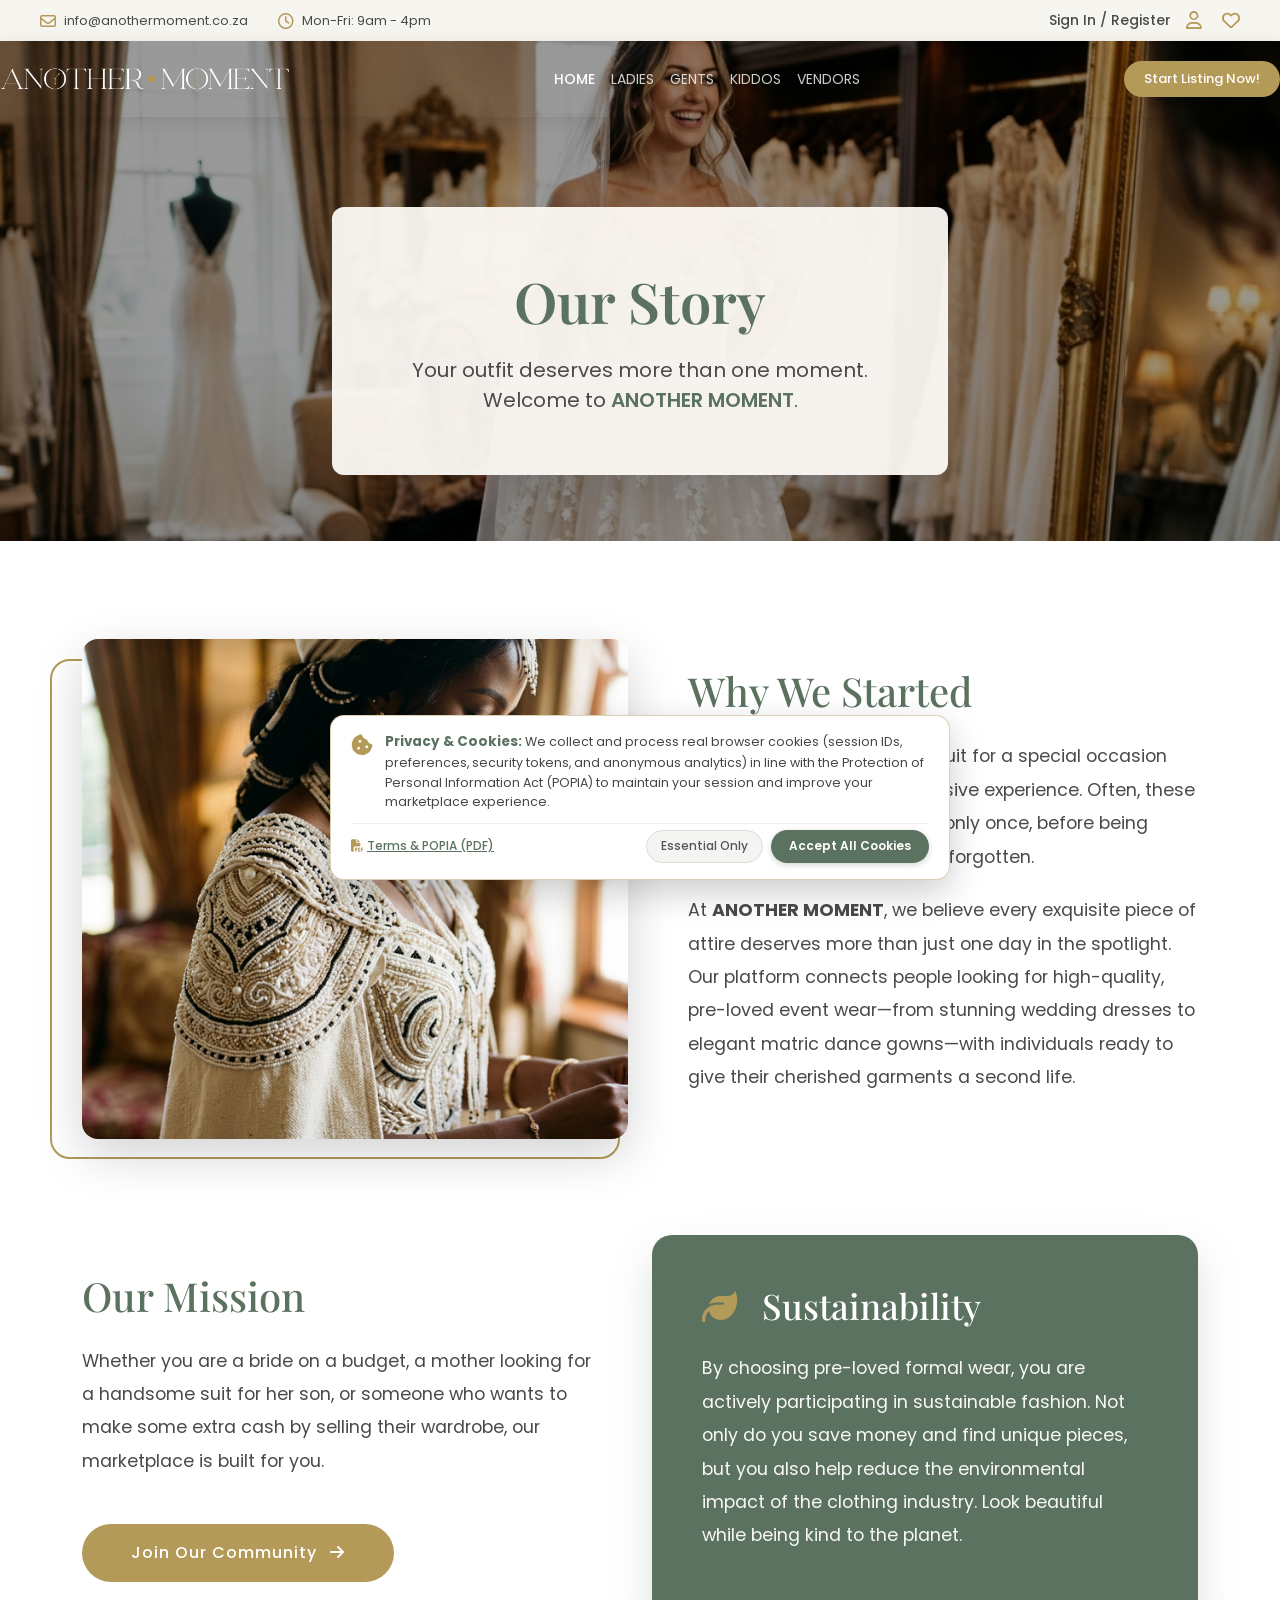
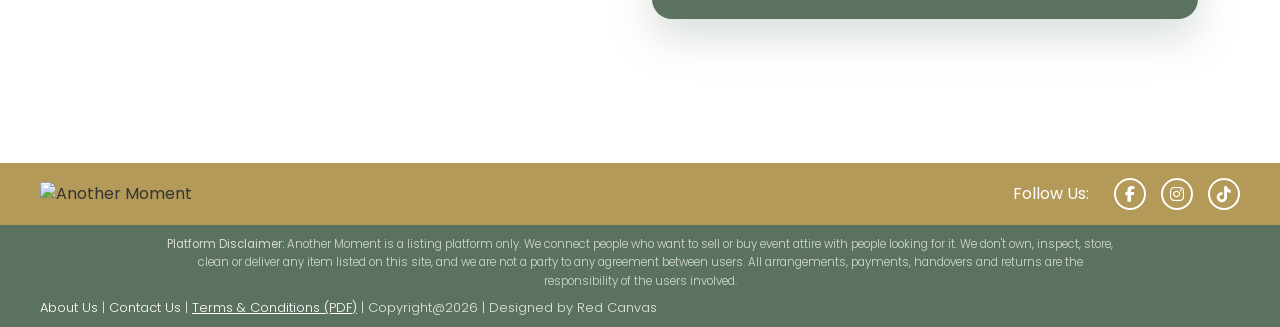
==== commit 604f2bef: "Add files via upload" ====
--- a/about.html
+++ b/about.html
@@ -19,7 +19,7 @@
     <!-- Bootstrap CSS -->
     <link href="https://cdn.jsdelivr.net/npm/bootstrap@5.3.3/dist/css/bootstrap.min.css" rel="stylesheet">
     <!-- Styles -->
-    <link rel="stylesheet" href="style.css?v=3">
+    <link rel="stylesheet" href="style.css?v=8">
     <link rel="icon" href="images/favicon.png" type="image/png">
 </head>
 
@@ -165,7 +165,7 @@
     <footer class="footer">
         <div class="footer-top">
             <div class="footer-top-container">
-                <div class="footer-logo">ANOTHER MOMENT</div>
+                <div class="footer-logo"><img src="images/svg/another-moment-logo-white.png" alt="Another Moment" class="footer-logo-img"></div>
                 <div class="footer-socials">
                     <span class="follow-text">Follow Us:</span>
                     <a href="https://www.facebook.com/search/top?q=Another%20Moment%20-%20Events%20Attire%20Marketplace" target="_blank" class="social-icon"><i class="fa-brands fa-facebook-f"></i></a>
--- a/style.css
+++ b/style.css
@@ -25,7 +25,7 @@
 
 /* Colors */
 :root {
-    --sage-green: #677b64;
+    --sage-green: #5C7260;
     --sage-green-light: #778b74;
     --cream: #f6f5f0;
     --gold: #b39a58;
@@ -103,11 +103,43 @@
     align-items: center;
 }
 
+.logo {
+    display: flex;
+    align-items: center;
+}
+
 .logo a {
     color: var(--white);
     font-size: 26px;
     letter-spacing: 4px;
     font-weight: 500;
+    display: inline-flex;
+    align-items: center;
+    text-decoration: none;
+}
+
+.header-logo-img {
+    height: 40px;
+    max-height: 48px;
+    width: auto;
+    max-width: 290px;
+    object-fit: contain;
+    display: block;
+    transition: all 0.25s ease;
+}
+
+@media (max-width: 991px) {
+    .header-logo-img {
+        height: 32px;
+        max-width: 220px;
+    }
+}
+
+@media (max-width: 576px) {
+    .header-logo-img {
+        height: 26px;
+        max-width: 175px;
+    }
 }
 
 .nav-menu ul {
@@ -486,7 +518,230 @@
     }
 }
 
-/* Process Section */
+/* ==========================================================================
+   Interactive Process Section (Sell & Buy Timelines)
+   ========================================================================== */
+.am-process {
+    padding: 70px 16px 85px;
+    max-width: 1160px;
+    margin: 0 auto;
+    text-align: center;
+}
+
+.am-process h2 {
+    font-family: 'Playfair Display', serif;
+    font-weight: 500;
+    font-size: 42px;
+    color: var(--sage-green, #5f7568);
+    margin-bottom: 0;
+}
+
+.am-process .am-rule {
+    width: 60px;
+    height: 3px;
+    background: var(--gold, #b49c54);
+    margin: 16px auto 30px;
+    border-radius: 2px;
+}
+
+.am-tabs {
+    display: flex;
+    gap: 18px;
+    justify-content: center;
+    flex-wrap: wrap;
+    margin-bottom: 60px;
+}
+
+.am-tab {
+    font: 500 14px 'Poppins', sans-serif;
+    color: var(--gold, #b49c54);
+    background: transparent;
+    border: 1.5px solid var(--gold, #b49c54);
+    border-radius: 999px;
+    padding: 12px 38px;
+    cursor: pointer;
+    transition: all 0.25s ease;
+    outline: none;
+}
+
+.am-tab:hover {
+    background: rgba(180, 156, 84, 0.1);
+}
+
+.am-tab.active {
+    background: var(--gold, #b49c54);
+    color: #ffffff;
+    box-shadow: 0 4px 14px rgba(180, 156, 84, 0.3);
+}
+
+.am-panel {
+    display: none;
+    overflow-x: auto;
+    -webkit-overflow-scrolling: touch;
+    padding-bottom: 25px;
+}
+
+.am-panel.active {
+    display: block;
+    animation: amFadeIn 0.3s ease;
+}
+
+@keyframes amFadeIn {
+    from { opacity: 0; transform: translateY(6px); }
+    to { opacity: 1; transform: translateY(0); }
+}
+
+/* Timeline */
+.am-timeline {
+    position: relative;
+    display: grid;
+    grid-template-columns: repeat(5, 1fr);
+    grid-template-rows: 200px 30px 200px;
+    column-gap: 40px;
+    min-width: 1060px;
+    margin: 0 auto;
+    padding: 0 10px;
+}
+
+.am-timeline::before {
+    content: "";
+    position: absolute;
+    left: 20px;
+    right: 20px;
+    top: 215px;
+    height: 8px;
+    margin-top: -4px;
+    background: #ddd5c3;
+    border-radius: 4px;
+}
+
+.am-col {
+    display: contents;
+}
+
+.am-slot-top {
+    grid-row: 1;
+    display: flex;
+    align-items: flex-end;
+    justify-content: center;
+    padding-bottom: 16px;
+}
+
+.am-slot-dot {
+    grid-row: 2;
+    display: flex;
+    align-items: center;
+    justify-content: center;
+    position: relative;
+    z-index: 1;
+}
+
+.am-slot-bottom {
+    grid-row: 3;
+    display: flex;
+    align-items: flex-start;
+    justify-content: center;
+    padding-top: 16px;
+}
+
+.am-dot {
+    width: 18px;
+    height: 18px;
+    border-radius: 50%;
+    background: var(--gold, #b49c54);
+    box-shadow: 0 0 0 4px var(--cream, #f4f2ed);
+}
+
+.am-card {
+    width: 100%;
+    max-width: 180px;
+    border-radius: 6px;
+    box-shadow: 0 8px 24px rgba(0, 0, 0, 0.08);
+    position: relative;
+    border: none;
+}
+
+.am-card .head {
+    background: #ffffff;
+    font-family: 'Playfair Display', serif;
+    font-size: 24px;
+    color: var(--sage-green, #5f7568);
+    padding: 18px 10px;
+    text-transform: lowercase;
+}
+
+.am-card .body {
+    background: var(--sage-green, #5f7568);
+    color: #ffffff;
+    font-size: 11px;
+    line-height: 1.45;
+    padding: 18px 16px;
+    min-height: 90px;
+    display: flex;
+    align-items: center;
+    justify-content: center;
+    font-family: 'Poppins', sans-serif;
+}
+
+.am-card.down .head { border-radius: 6px 6px 0 0; }
+.am-card.down .body { border-radius: 0 0 6px 6px; }
+.am-card.up .body   { border-radius: 6px 6px 0 0; }
+.am-card.up .head   { border-radius: 0 0 6px 6px; }
+
+.am-card.down::after,
+.am-card.up::before {
+    content: "";
+    position: absolute;
+    left: 50%;
+    transform: translateX(-50%);
+    border-left: 12px solid transparent;
+    border-right: 12px solid transparent;
+}
+
+.am-card.down::after {
+    bottom: -11px;
+    border-top: 12px solid var(--sage-green, #5f7568);
+}
+
+.am-card.up::before {
+    top: -11px;
+    border-bottom: 12px solid var(--sage-green, #5f7568);
+}
+
+.am-icon {
+    width: 70px;
+    height: 70px;
+    border-radius: 50%;
+    background: #9ea9a2;
+    display: flex;
+    align-items: center;
+    justify-content: center;
+}
+
+.am-icon span {
+    width: 80%;
+    height: 80%;
+    border-radius: 50%;
+    background: var(--sage-green, #5f7568);
+    display: flex;
+    align-items: center;
+    justify-content: center;
+}
+
+.am-icon svg {
+    width: 26px;
+    height: 26px;
+    fill: none;
+    stroke: #ffffff;
+    stroke-width: 2;
+    stroke-linecap: round;
+    stroke-linejoin: round;
+}
+
+.am-slot-top .am-icon { margin-bottom: 20px; }
+.am-slot-bottom .am-icon { margin-top: 20px; }
+
+/* Process Section (Legacy wrapper) */
 .process {
     padding: 100px 0;
     background-color: var(--cream);
@@ -661,8 +916,8 @@
 
 /* Icon Circle */
 .icon-circle {
-    width: 70px;
-    height: 70px;
+    width: 50px;
+    height: 50px;
     background-color: var(--white);
     border-radius: 50%;
     display: flex;
@@ -741,33 +996,51 @@
 }
 
 .outfit-card {
-    flex: 0 0 210px;
-    max-width: 210px;
+    flex: 0 0 240px;
+    max-width: 240px;
     background-color: var(--white);
-    border-radius: 12px;
+    border-radius: 16px;
     overflow: hidden;
-    box-shadow: 0 10px 30px rgba(0, 0, 0, 0.06);
-    text-align: center;
-    border: 1px solid #f0f0f0;
+    box-shadow: 0 8px 24px rgba(0, 0, 0, 0.06);
+    text-align: left;
+    border: 1px solid #ededed;
+    display: flex;
+    flex-direction: column;
+    transition: transform 0.25s ease, box-shadow 0.25s ease;
+    cursor: pointer;
+    text-decoration: none;
+    color: inherit;
+}
+
+.outfit-card:hover {
+    transform: translateY(-4px);
+    box-shadow: 0 12px 30px rgba(0, 0, 0, 0.1);
+    color: inherit;
+    text-decoration: none;
 }
 
 .outfit-image-container {
     position: relative;
-    display: flex;
-    justify-content: center;
-    align-items: center;
-    padding: 10px 10px 0;
-    height: 150px;
+    width: 100%;
+    height: 220px;
     overflow: hidden;
+    background-color: #f8f9fa;
+    padding: 0;
+    display: block;
 }
 
 .outfit-image-container img {
-    max-width: 140px;
-    max-height: 140px;
-    width: auto !important;
-    height: auto !important;
-    object-fit: contain;
+    width: 100% !important;
+    height: 100% !important;
+    max-width: 100% !important;
+    max-height: 100% !important;
+    object-fit: cover !important;
     display: block;
+    transition: transform 0.4s ease;
+}
+
+.outfit-card:hover .outfit-image-container img {
+    transform: scale(1.04);
 }
 
 .img-nav-btn {
@@ -795,28 +1068,77 @@
 }
 
 .outfit-details {
-    padding: 10px 15px 15px;
+    padding: 16px;
     display: flex;
     flex-direction: column;
-    align-items: center;
+    flex-grow: 1;
+    justify-content: space-between;
+    background-color: var(--white);
+    text-align: left;
+}
+
+.outfit-title {
+    font-family: 'Playfair Display', serif;
+    font-size: 16px;
+    font-weight: 600;
+    color: var(--sage-green);
+    margin-bottom: 6px;
+    white-space: nowrap;
+    overflow: hidden;
+    text-overflow: ellipsis;
+    display: block;
 }
 
 .outfit-desc {
-    display: none;
+    display: -webkit-box !important;
+    -webkit-line-clamp: 2;
+    -webkit-box-orient: vertical;
+    overflow: hidden;
+    text-overflow: ellipsis;
+    font-size: 12px;
+    color: #6c757d;
+    line-height: 1.45;
+    margin-bottom: 12px;
+    min-height: 35px;
+}
+
+.outfit-price-row {
+    display: flex;
+    justify-content: space-between;
+    align-items: center;
+    margin-top: auto;
+    margin-bottom: 0;
+    padding-top: 6px;
 }
 
 .outfit-price {
-    font-family: 'Playfair Display', serif;
-    font-size: 22px;
+    font-family: 'Poppins', sans-serif;
+    font-size: 18px;
+    color: var(--gold);
+    font-weight: 700;
+    margin-bottom: 0;
+}
+
+.outfit-badge {
+    font-size: 11px;
+    font-weight: 500;
+    background-color: var(--cream, #f4f2ed);
     color: var(--sage-green);
-    margin-bottom: 10px;
-    font-weight: 600;
+    padding: 3px 8px;
+    border-radius: 4px;
+    white-space: nowrap;
 }
 
 .outfit-details .btn-outline-gold {
     display: block;
-    width: 60%;
-    padding: 10px 0;
+    width: 100%;
+    padding: 8px 16px;
+    border-radius: 30px;
+    font-size: 13px;
+    font-weight: 500;
+    text-align: center;
+    text-decoration: none;
+    transition: all 0.2s ease;
 }
 
 .pagination-dots {
@@ -841,6 +1163,32 @@
     box-shadow: 0 4px 10px rgba(0, 0, 0, 0.1);
 }
 
+#recently-viewed-grid {
+    overflow-x: auto;
+    padding-bottom: 15px;
+    scroll-behavior: smooth;
+    -webkit-overflow-scrolling: touch;
+}
+
+#recently-viewed-grid::-webkit-scrollbar {
+    height: 6px;
+}
+
+#recently-viewed-grid::-webkit-scrollbar-track {
+    background: #f1f1f1;
+    border-radius: 4px;
+}
+
+#recently-viewed-grid::-webkit-scrollbar-thumb {
+    background: var(--gold);
+    border-radius: 4px;
+}
+
+#recently-viewed-grid .outfit-card {
+    flex: 0 0 240px !important;
+    max-width: 240px !important;
+}
+
 @media (max-width: 1024px) {
     .outfit-card {
         flex: 0 0 calc(50% - 15px);
@@ -874,7 +1222,7 @@
 }
 
 .footer-top {
-    background-color: #9ab098;
+    background-color: var(--gold);
     padding: 30px 0;
 }
 
@@ -888,10 +1236,17 @@
 }
 
 .footer-logo {
-    font-family: 'Playfair Display', serif;
-    font-size: 28px;
-    color: var(--white);
-    letter-spacing: 5px;
+    display: flex;
+    align-items: center;
+}
+
+.footer-logo-img {
+    max-height: 55px;
+    width: auto;
+    max-width: 100%;
+    display: block;
+    height: auto;
+    object-fit: contain;
 }
 
 .footer-socials {
@@ -926,7 +1281,7 @@
 }
 
 .footer-bottom {
-    background-color: #6a7c66;
+    background-color: var(--sage-green);
     padding: 15px 0;
 }
 
@@ -1101,6 +1456,14 @@
         flex-direction: column;
         gap: 20px;
         text-align: center;
+    }
+
+    .footer-logo {
+        justify-content: center;
+    }
+
+    .footer-logo-img {
+        max-height: 42px;
     }
 
     .footer-bottom-container {
@@ -1547,24 +1910,29 @@
 
 .category-card {
     background-color: var(--white);
-    border-radius: 12px;
+    border-radius: 16px;
     overflow: hidden;
-    box-shadow: 0 10px 30px rgba(0, 0, 0, 0.06);
-    text-align: center;
-    border: 1px solid #f0f0f0;
+    box-shadow: 0 8px 24px rgba(0, 0, 0, 0.06);
+    border: 1px solid #ededed;
     display: flex;
     flex-direction: column;
 }
 
 .category-card .outfit-image-container {
-    height: 150px;
+    height: 220px;
     overflow: hidden;
+    padding: 0;
 }
 
 .category-card .outfit-desc {
-    padding: 0 10px;
-    font-size: 13px;
-    display: none;
+    padding: 0;
+    font-size: 12px;
+    color: #6c757d;
+    display: -webkit-box !important;
+    -webkit-line-clamp: 2;
+    -webkit-box-orient: vertical;
+    overflow: hidden;
+    min-height: 35px;
 }
 
 /* Dropdown Menu for Header */
@@ -1710,7 +2078,7 @@
 }
 
 .auth-card {
-    background-color: #9cb19a;
+    background-color: #5C7260;
     border-radius: 12px;
     padding: 60px 50px;
     width: 100%;
@@ -2018,6 +2386,32 @@
     border-radius: 50%;
 }
 
+.sidebar-icon {
+    width: 24px;
+    height: 24px;
+    display: inline-flex;
+    align-items: center;
+    justify-content: center;
+    flex-shrink: 0;
+    margin-right: 10px;
+}
+
+.sidebar-icon img,
+.sidebar-icon svg {
+    width: 20px;
+    height: 20px;
+    object-fit: contain;
+    display: block;
+    transition: transform 0.2s ease;
+}
+
+.sidebar-link:hover .sidebar-icon img,
+.sidebar-link.active .sidebar-icon img,
+.sidebar-link:hover .sidebar-icon svg,
+.sidebar-link.active .sidebar-icon svg {
+    transform: scale(1.12);
+}
+
 .sidebar-bottom {
     margin-top: 30px;
 }
@@ -2170,8 +2564,9 @@
 .footer-top {
     padding: 15px 0 !important;
 }
-.footer-logo {
-    font-size: 22px !important;
+.footer-logo-img {
+    max-height: 45px !important;
+    max-width: 180px !important;
 }
 .follow-text {
     font-size: 16px !important;
@@ -2252,7 +2647,7 @@
     content: '';
     width: 8px;
     height: 8px;
-    background-color: #b58d83; /* Matching the icon circle color */
+    background-color: #5C7260; /* Matching the icon circle color */
     border-radius: 50%;
     position: absolute;
     top: 50%;
@@ -2286,7 +2681,7 @@
 .section-header {
     display: flex;
     align-items: center;
-    gap: 15px;
+    gap: 18px;
     margin-bottom: 30px;
     padding-bottom: 20px;
     border-bottom: 1px solid #f0f0f0;
@@ -2299,10 +2694,19 @@
     color: var(--text-dark-dash);
 }
 
+.section-header .icon-circle {
+    width: 44px;
+    height: 44px;
+    min-width: 44px;
+    min-height: 44px;
+    margin-right: 18px;
+    flex-shrink: 0;
+}
+
 .icon-circle {
     width: 40px;
     height: 40px;
-    background-color: #b58d83; /* Primary icon color */
+    background-color: #5C7260; /* Primary icon color */
     border-radius: 50%;
     display: flex;
     align-items: center;
@@ -3756,7 +4160,7 @@
     font-family: 'Playfair Display', serif;
     font-size: 24px;
     font-weight: 700;
-    color: #1c2e22;
+    color: #5C7260;
     margin-bottom: 12px;
 }
 
